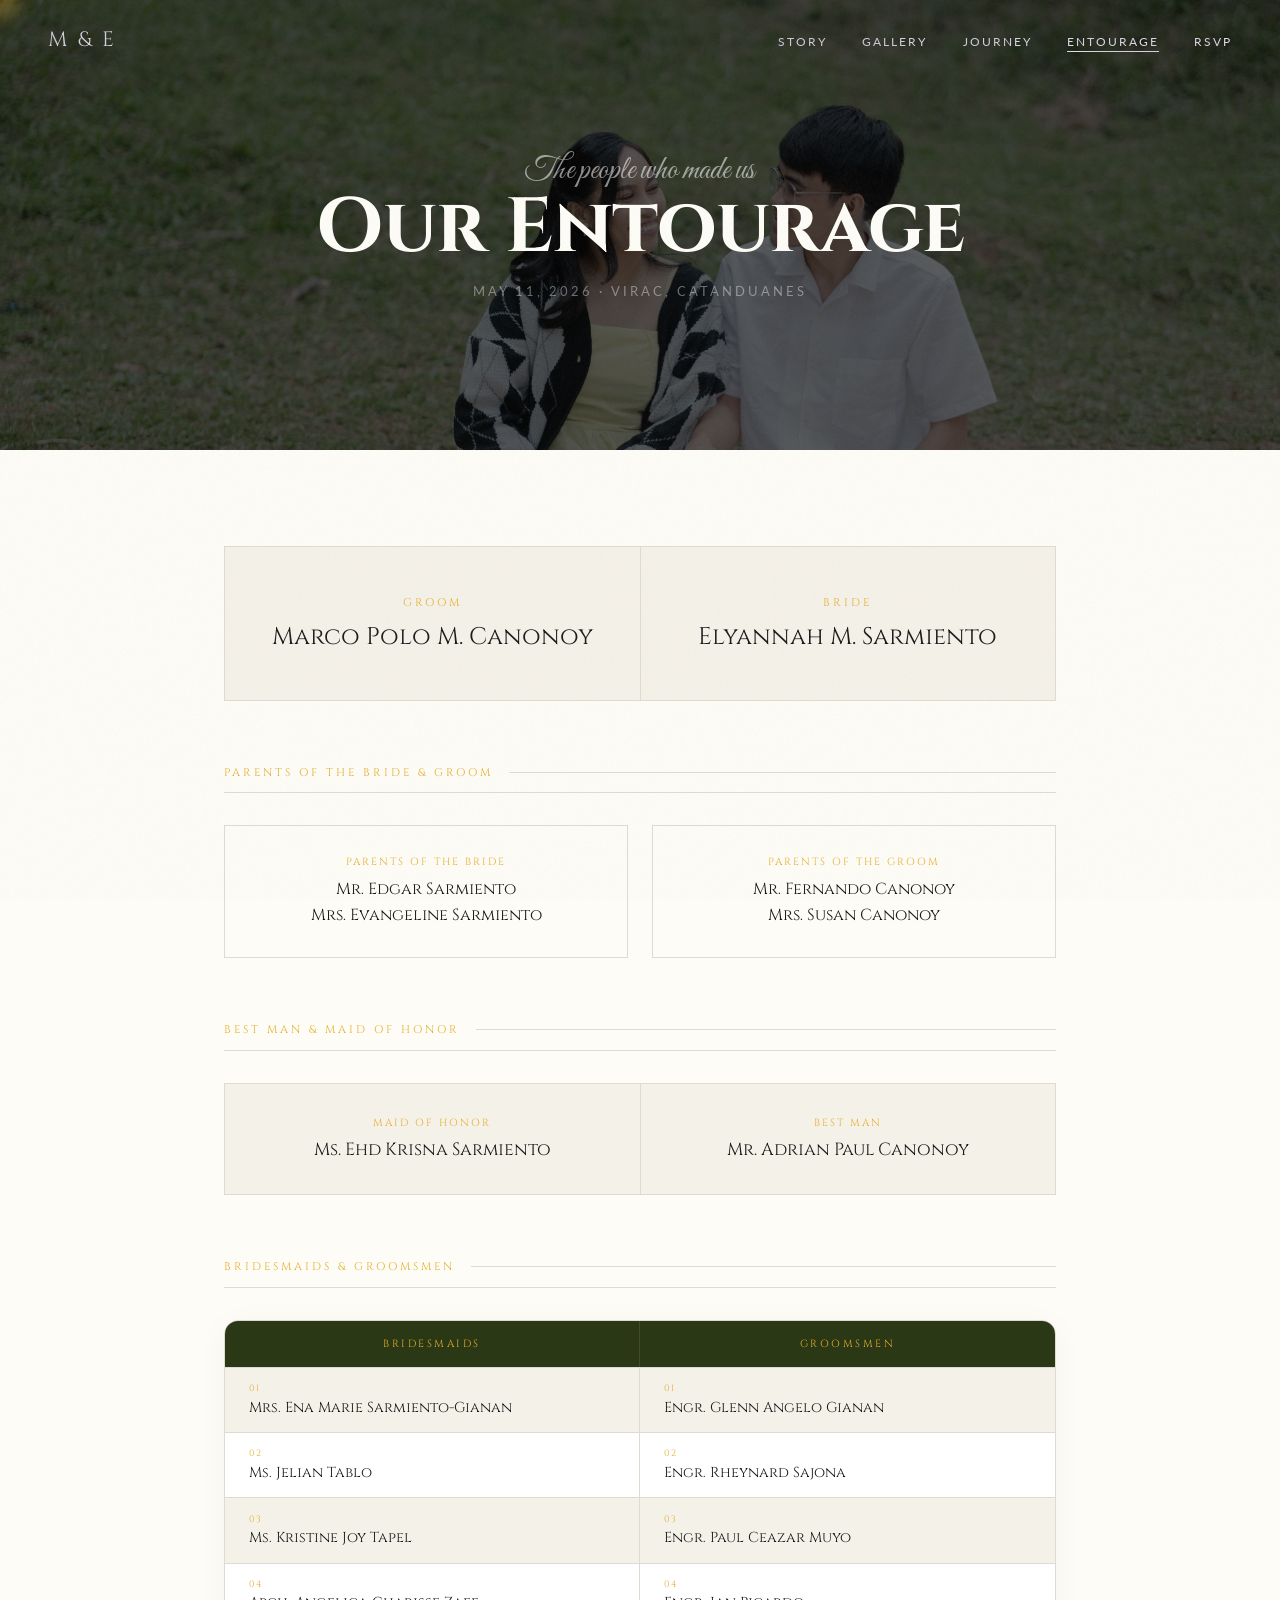
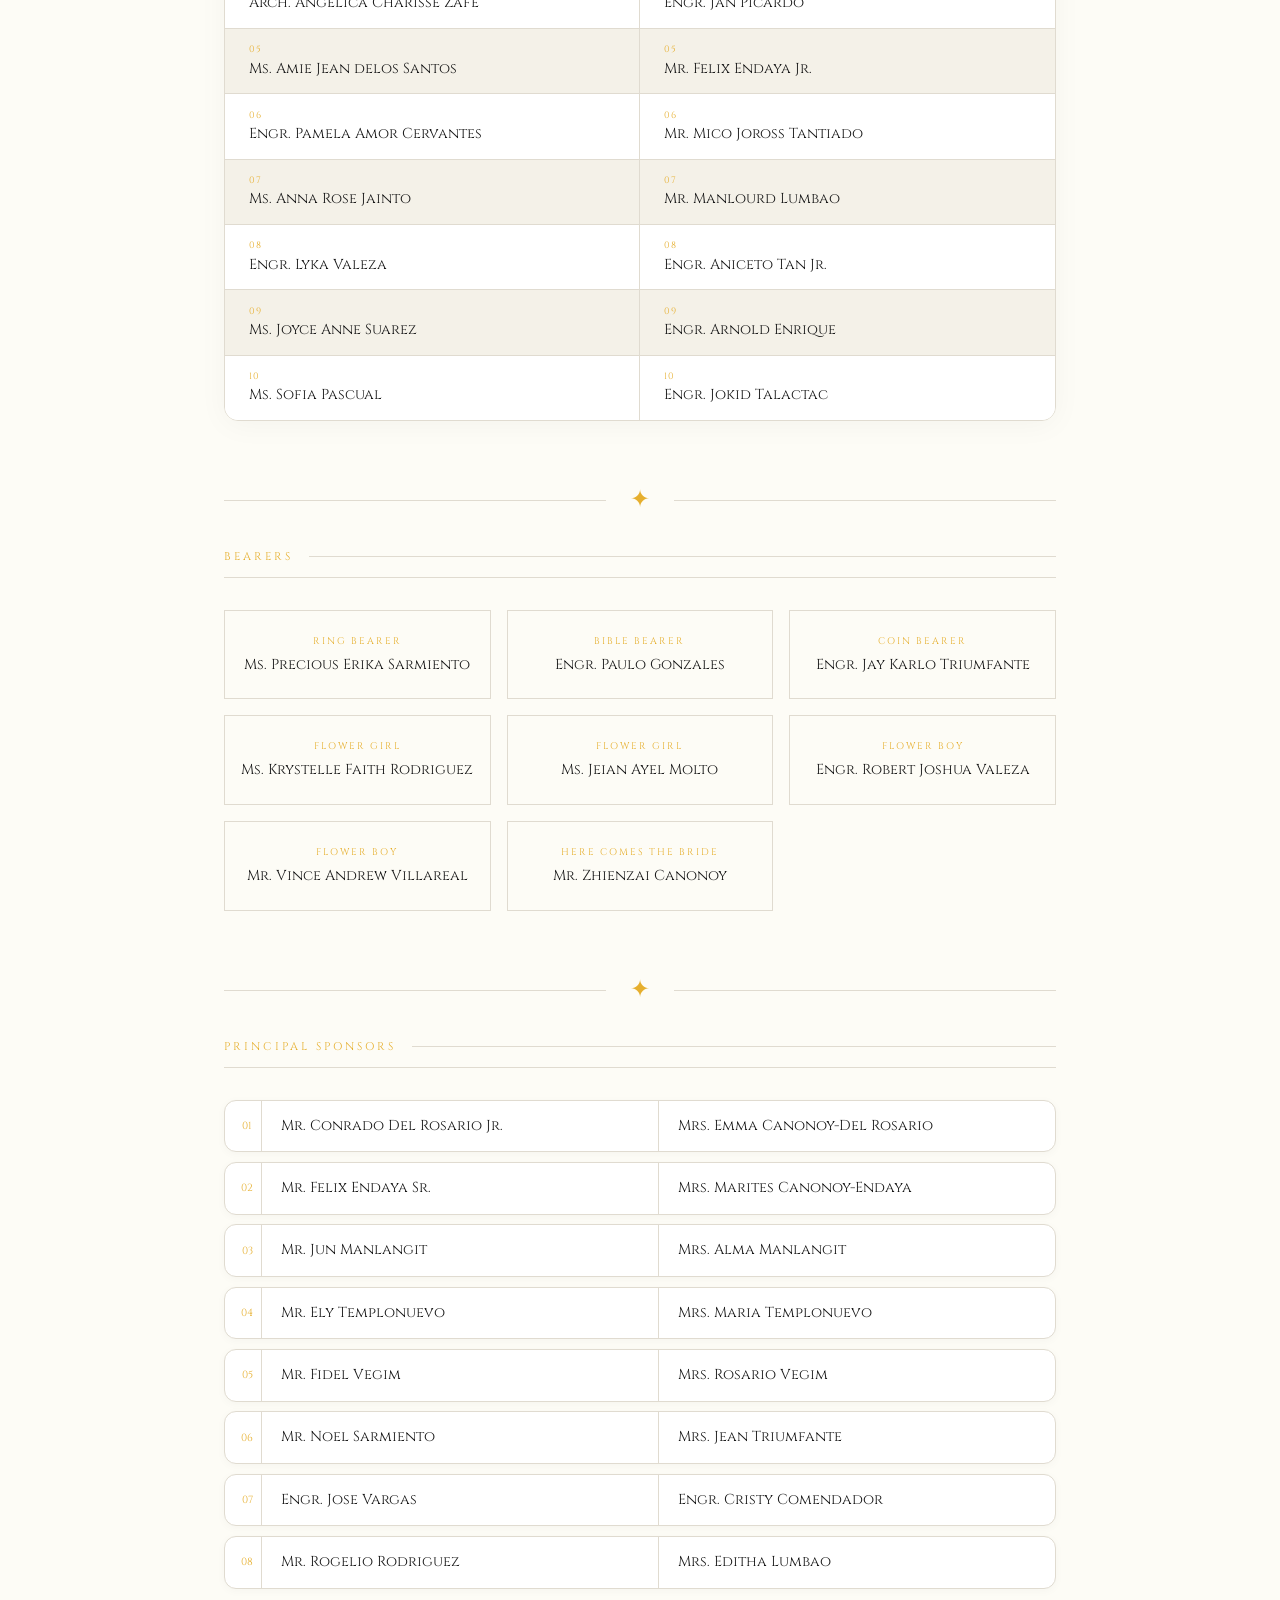
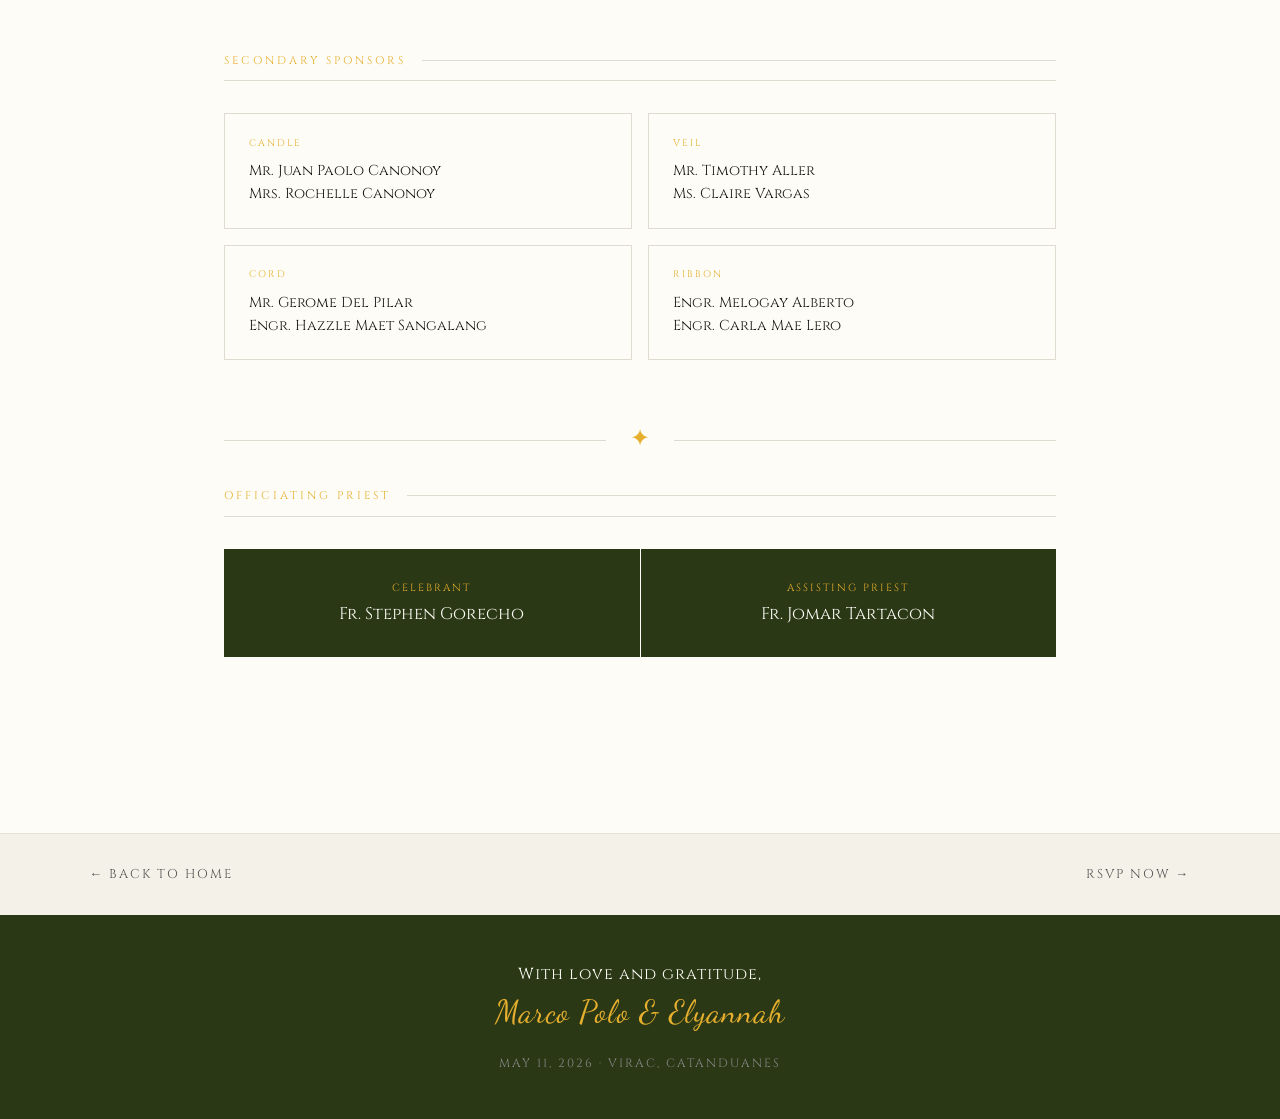
==== entourage.html @ 6a9fff4a "Update entourage.html" ====
<!DOCTYPE html>
<html lang="en">
<head>
  <meta charset="UTF-8">
  <meta name="viewport" content="width=device-width, initial-scale=1.0">
  <title>Entourage | Marco & Yana</title>
  <link rel="preconnect" href="https://fonts.googleapis.com">
  <link rel="preconnect" href="https://fonts.gstatic.com" crossorigin>
  <link rel="stylesheet" href="shared.css">
  <style>

    /* ── PAGE HERO ── */
    .page-hero {
      height: 50vh; min-height: 320px;
      display: flex; align-items: center; justify-content: center;
      text-align: center; position: relative; overflow: hidden;
    }
    .page-hero-bg {
      position: absolute; inset: 0;
      background: url('images/BLD03307.jpg') center 30% / cover no-repeat;
      filter: brightness(.38) saturate(.7);
      transform: scale(1.06);
    }
    .page-hero-content { position: relative; z-index: 2; color: #FDFCF6; }
    .page-hero-content .label  { color: rgba(255,255,255,.55); }
    .page-hero-content .heading { color: #FDFCF6; font-size: clamp(3rem,6vw,5rem); }
    .page-hero-content .sub {
      margin-top: .8rem; font-size: .8rem;
      letter-spacing: 3px; text-transform: uppercase;
      color: rgba(255,255,255,.4);
    }

    /* ── MAIN WRAPPER ── */
    .entourage-wrap {
      max-width: 960px; margin: 0 auto;
      padding: 6rem 5% 7rem;
    }

    /* ── PRINCIPAL PAIR ── */
    .principal-pair {
      display: grid; grid-template-columns: 1fr 1fr;
      gap: 1px; background: #e0dbd0;
      margin-bottom: 4rem;
      border: 1px solid #e0dbd0;
    }
    .pair-card {
      background: var(--bg-alt);
      padding: 3rem 2.5rem; text-align: center;
    }
    .pair-role {
      font-family: var(--serif); font-size: .7rem;
      text-transform: uppercase; letter-spacing: 3px;
      color: var(--gold); margin-bottom: .8rem; display: block;
    }
    .pair-name {
      font-family: var(--serif); font-size: 1.5rem;
      line-height: 1.2; color: var(--text);
    }
    .pair-sub {
      font-size: .85rem; color: var(--text-soft);
      margin-top: .3rem; letter-spacing: 1px;
    }

    /* ── SECTION BLOCK ── */
    .ent-block { margin-bottom: 4rem; }
    .ent-block-title {
      font-family: var(--serif); font-size: .7rem;
      text-transform: uppercase; letter-spacing: 3px;
      color: var(--gold); border-bottom: 1px solid #e0dbd0;
      padding-bottom: .8rem; margin-bottom: 2rem;
      display: flex; align-items: center; gap: 1rem;
    }
    .ent-block-title::after {
      content: ''; flex: 1; height: 1px; background: #e0dbd0;
    }

    /* ── PARENTS ── */
    .parents-grid {
      display: grid; grid-template-columns: 1fr 1fr;
      gap: 1.5rem;
    }
    .parent-item {
      text-align: center; padding: 1.8rem 1rem;
      border: 1px solid #e0dbd0; background: var(--bg);
      transition: background .3s;
    }
    .parent-item:hover { background: var(--bg-alt); }
    .parent-side {
      font-family: var(--serif); font-size: .65rem; text-transform: uppercase;
      letter-spacing: 2px; color: var(--gold); margin-bottom: .5rem;
    }
    .parent-names { font-family: var(--serif); font-size: 1rem; line-height: 1.6; }

    /* ── BESTMAN / MOH ── */
    .honor-grid {
      display: grid; grid-template-columns: 1fr 1fr;
      gap: 1px; background: #e0dbd0; border: 1px solid #e0dbd0;
    }
    .honor-card {
      background: var(--bg-alt); padding: 2rem; text-align: center;
    }
    .honor-role {
      font-family: var(--serif); font-size: .65rem; text-transform: uppercase;
      letter-spacing: 2px; color: var(--gold); margin-bottom: .5rem; display: block;
    }
    .honor-name { font-family: var(--serif); font-size: 1.1rem; }

    /* ── BRIDESMAIDS / GROOMSMEN ── */
    .bm-table {
      border: 1px solid #e0dbd0;
      border-radius: 14px;
      overflow: hidden;
      box-shadow: 0 4px 30px rgba(0,0,0,.04);
    }
    .bm-thead {
      display: grid; grid-template-columns: 1fr 1fr;
      background: var(--bg-dark);
    }
    .bm-th {
      padding: 1rem 1.5rem; text-align: center;
      font-family: var(--serif); font-size: .65rem;
      text-transform: uppercase; letter-spacing: 2.5px; color: var(--gold);
    }
    .bm-th:first-child { border-right: 1px solid rgba(255,255,255,.1); }
    .bm-row {
      display: grid; grid-template-columns: 1fr 1fr;
      border-top: 1px solid #e0dbd0;
    }
    .bm-row:nth-child(even) .bm-cell { background: var(--bg-alt); }
    .bm-row:nth-child(odd)  .bm-cell { background: #fff; }
    .bm-cell {
      padding: .9rem 1.5rem; font-family: var(--serif); font-size: .9rem;
      color: var(--text); line-height: 1.4;
    }
    .bm-cell:first-child { border-right: 1px solid #e0dbd0; }
    .bm-num {
      font-family: var(--serif); font-size: .58rem;
      color: var(--gold); display: block;
      letter-spacing: 1px; margin-bottom: .15rem;
    }

    /* ── BEARERS ── */
    .bearers-grid {
      display: grid; grid-template-columns: repeat(3, 1fr);
      gap: 1rem;
    }
    .bearer-card {
      text-align: center; padding: 1.5rem 1rem;
      border: 1px solid #e0dbd0; background: var(--bg);
      transition: background .3s;
    }
    .bearer-card:hover { background: var(--bg-alt); }
    .bearer-role {
      font-family: var(--serif); font-size: .6rem; text-transform: uppercase;
      letter-spacing: 2px; color: var(--gold);
      margin-bottom: .5rem; display: block;
    }
    .bearer-name { font-family: var(--serif); font-size: .9rem; line-height: 1.3; }

    /* ── PRINCIPAL SPONSORS ── */
    .sponsor-list { display: flex; flex-direction: column; gap: .6rem; }
    .sp-row {
      background: #fff;
      border: 1px solid #e0dbd0;
      border-radius: 12px;
      display: grid;
      /* number | name 1 | name 2 — on desktop */
      grid-template-columns: 36px 1fr 1fr;
      align-items: center; overflow: hidden;
      box-shadow: 0 2px 10px rgba(0,0,0,.03);
      transition: box-shadow .25s, transform .2s;
    }
    .sp-row:hover { box-shadow: 0 6px 20px rgba(0,0,0,.07); transform: translateX(4px); }
    .sp-num {
      padding: 1rem .5rem 1rem 1rem;
      font-family: var(--serif); font-size: .65rem;
      color: var(--gold); text-align: center;
      /* spans both rows on mobile */
      align-self: stretch; display: flex; align-items: center; justify-content: center;
    }
    .sp-name {
      padding: 1rem 1.2rem;
      font-family: var(--serif); font-size: .9rem;
      color: var(--text); line-height: 1.3;
      border-left: 1px solid #e0dbd0;
    }

    /* ── SECONDARY SPONSORS ── */
    .sec-sponsors-grid {
      display: grid; grid-template-columns: 1fr 1fr;
      gap: 1rem;
    }
    .sec-sp-card {
      border: 1px solid #e0dbd0; background: var(--bg);
      padding: 1.4rem 1.5rem; transition: background .3s;
    }
    .sec-sp-card:hover { background: var(--bg-alt); }
    .sec-sp-role {
      font-family: var(--serif); font-size: .6rem; text-transform: uppercase;
      letter-spacing: 2px; color: var(--gold);
      margin-bottom: .6rem; display: block;
    }
    .sec-sp-names { font-family: var(--serif); font-size: .9rem; line-height: 1.6; }

    /* ── PRIEST ── */
    .priest-strip {
      background: var(--bg-dark); color: #FDFCF6;
      display: grid; grid-template-columns: 1fr 1fr;
      gap: 1px; background-color: rgba(255,255,255,.1);
    }
    .priest-card {
      background: var(--bg-dark); padding: 2rem 2.5rem; text-align: center;
    }
    .priest-role {
      font-family: var(--serif); font-size: .65rem; text-transform: uppercase;
      letter-spacing: 2px; color: var(--gold);
      margin-bottom: .5rem; display: block;
    }
    .priest-name { font-family: var(--serif); font-size: 1.05rem; color: #FDFCF6; }

    /* ── DIVIDER ── */
    .gold-divider {
      display: flex; align-items: center; gap: 1.5rem;
      margin: 3.5rem 0 2rem;
    }
    .gold-divider span { font-family: var(--script); font-size: 1.5rem; color: var(--gold); flex-shrink: 0; }
    .gold-divider::before, .gold-divider::after {
      content: ''; flex: 1; height: 1px; background: #e0dbd0;
    }

    /* ── BOTTOM NAV ── */
    .page-nav-bar {
      background: var(--bg-alt); padding: 2rem 7%;
      display: flex; justify-content: space-between; align-items: center;
      border-top: 1px solid #e8e2d0;
    }
    .page-nav-bar a {
      font-family: var(--serif); font-size: .8rem; text-transform: uppercase; letter-spacing: 2px;
      text-decoration: none; color: var(--text-mid); transition: color .2s;
    }
    .page-nav-bar a:hover { color: var(--gold); }

    /* ── RESPONSIVE ── */
    @media (max-width: 640px) {
      .principal-pair,
      .honor-grid,
      .priest-strip { grid-template-columns: 1fr; }
      .parents-grid { grid-template-columns: 1fr; }
      .bearers-grid { grid-template-columns: repeat(2, 1fr); }
      .sec-sponsors-grid { grid-template-columns: 1fr; }
      .bm-cell { padding: .75rem .8rem; font-size: .8rem; }


      .sp-row {
        grid-template-columns: 36px 1fr;
        grid-template-rows: auto auto;
      }
      .sp-num {
        grid-row: 1 / 3; 
        padding: 1rem .4rem 1rem .8rem;
      }
      .sp-name {
        padding: .6rem 1rem;
        font-size: .85rem;
      }

      .sp-name:nth-child(2) {
        padding-bottom: .3rem;
        border-bottom: 1px dashed #e0dbd0;
      }

      .sp-name:nth-child(3) {
        padding-top: .3rem;
 
        display: block !important;
      }
    }
  </style>
</head>
<body>

  <div class="grain"></div>
  <div class="cur-dot"></div>
  <div class="cur-glow"></div>

  <nav>
    <a href="index.html" class="nav-logo">M & E</a>
    <ul class="nav-links">
      <li><a href="story.html">Story</a></li>
      <li><a href="gallery.html">Gallery</a></li>
      <li><a href="journey.html">Journey</a></li>
      <li><a href="entourage.html" class="active">Entourage</a></li>
      <li><a href="index.html#rsvp">RSVP</a></li>
    </ul>
  </nav>

  <!-- Hero -->
  <div class="page-hero">
    <div class="page-hero-bg"></div>
    <div class="page-hero-content">
      <span class="label">The people who made us</span>
      <h1 class="heading">Our Entourage</h1>
      <p class="sub">May 11, 2026 · Virac, Catanduanes</p>
    </div>
  </div>

  <div class="entourage-wrap">

    <!-- ── BRIDE & GROOM ── -->
    <div class="reveal">
      <div class="principal-pair">
        <div class="pair-card">
          <span class="pair-role">Groom</span>
          <div class="pair-name">Marco Polo M. Canonoy</div>
        </div>
        <div class="pair-card">
          <span class="pair-role">Bride</span>
          <div class="pair-name">Elyannah M. Sarmiento</div>
        </div>
      </div>
    </div>

    <!-- ── PARENTS ── -->
    <div class="ent-block reveal">
      <div class="ent-block-title">Parents of the Bride & Groom</div>
      <div class="parents-grid">
        <div class="parent-item">
          <div class="parent-side">Parents of the Bride</div>
          <div class="parent-names">Mr. Edgar Sarmiento<br>Mrs. Evangeline Sarmiento</div>
        </div>
        <div class="parent-item">
          <div class="parent-side">Parents of the Groom</div>
          <div class="parent-names">Mr. Fernando Canonoy<br>Mrs. Susan Canonoy</div>
        </div>
      </div>
    </div>

    <!-- ── BEST MAN & MOH ── -->
    <div class="ent-block reveal">
      <div class="ent-block-title">Best Man & Maid of Honor</div>
      <div class="honor-grid">
        <div class="honor-card">
          <span class="honor-role">Maid of Honor</span>
          <div class="honor-name">Ms. Ehd Krisna Sarmiento</div>
        </div>
        <div class="honor-card">
          <span class="honor-role">Best Man</span>
          <div class="honor-name">Mr. Adrian Paul Canonoy</div>
        </div>
      </div>
    </div>

    <!-- ── BRIDESMAIDS & GROOMSMEN ── -->
    <div class="ent-block reveal">
      <div class="ent-block-title">Bridesmaids & Groomsmen</div>
      <div class="bm-table">
        <div class="bm-thead">
          <div class="bm-th">Bridesmaids</div>
          <div class="bm-th">Groomsmen</div>
        </div>
        <div class="bm-row"><div class="bm-cell"><span class="bm-num">01</span>Mrs. Ena Marie Sarmiento-Gianan</div><div class="bm-cell"><span class="bm-num">01</span>Engr. Glenn Angelo Gianan</div></div>
        <div class="bm-row"><div class="bm-cell"><span class="bm-num">02</span>Ms. Jelian Tablo</div><div class="bm-cell"><span class="bm-num">02</span>Engr. Rheynard Sajona</div></div>
        <div class="bm-row"><div class="bm-cell"><span class="bm-num">03</span>Ms. Kristine Joy Tapel</div><div class="bm-cell"><span class="bm-num">03</span>Engr. Paul Ceazar Muyo</div></div>
        <div class="bm-row"><div class="bm-cell"><span class="bm-num">04</span>Arch. Angelica Charisse Zafe</div><div class="bm-cell"><span class="bm-num">04</span>Engr. Jan Picardo</div></div>
        <div class="bm-row"><div class="bm-cell"><span class="bm-num">05</span>Ms. Amie Jean delos Santos</div><div class="bm-cell"><span class="bm-num">05</span>Mr. Felix Endaya Jr.</div></div>
        <div class="bm-row"><div class="bm-cell"><span class="bm-num">06</span>Engr. Pamela Amor Cervantes</div><div class="bm-cell"><span class="bm-num">06</span>Mr. Mico Joross Tantiado</div></div>
        <div class="bm-row"><div class="bm-cell"><span class="bm-num">07</span>Ms. Anna Rose Jainto</div><div class="bm-cell"><span class="bm-num">07</span>Mr. Manlourd Lumbao</div></div>
        <div class="bm-row"><div class="bm-cell"><span class="bm-num">08</span>Engr. Lyka Valeza</div><div class="bm-cell"><span class="bm-num">08</span>Engr. Aniceto Tan Jr.</div></div>
        <div class="bm-row"><div class="bm-cell"><span class="bm-num">09</span>Ms. Joyce Anne Suarez</div><div class="bm-cell"><span class="bm-num">09</span>Engr. Arnold Enrique</div></div>
        <div class="bm-row"><div class="bm-cell"><span class="bm-num">10</span>Ms. Sofia Pascual</div><div class="bm-cell"><span class="bm-num">10</span>Engr. Jokid Talactac</div></div>
      </div>
    </div>

    <div class="gold-divider reveal"><span>✦</span></div>

    <!-- ── BEARERS ── -->
    <div class="ent-block reveal">
      <div class="ent-block-title">Bearers</div>
      <div class="bearers-grid">
        <div class="bearer-card">
          <span class="bearer-role">Ring Bearer</span>
          <div class="bearer-name">Ms. Precious Erika Sarmiento</div>
        </div>
        <div class="bearer-card">
          <span class="bearer-role">Bible Bearer</span>
          <div class="bearer-name">Engr. Paulo Gonzales</div>
        </div>
        <div class="bearer-card">
          <span class="bearer-role">Coin Bearer</span>
          <div class="bearer-name">Engr. Jay Karlo Triumfante</div>
        </div>
        <div class="bearer-card">
          <span class="bearer-role">Flower Girl</span>
          <div class="bearer-name">Ms. Krystelle Faith Rodriguez</div>
        </div>
        <div class="bearer-card">
          <span class="bearer-role">Flower Girl</span>
          <div class="bearer-name">Ms. Jeian Ayel Molto</div>
        </div>
        <div class="bearer-card">
          <span class="bearer-role">Flower Boy</span>
          <div class="bearer-name">Engr. Robert Joshua Valeza</div>
        </div>
        <div class="bearer-card">
          <span class="bearer-role">Flower Boy</span>
          <div class="bearer-name">Mr. Vince Andrew Villareal</div>
        </div>
        <div class="bearer-card">
          <span class="bearer-role">Here Comes the Bride</span>
          <div class="bearer-name">Mr. Zhienzai Canonoy</div>
        </div>
      </div>
    </div>

    <div class="gold-divider reveal"><span>✦</span></div>

    <!-- ── PRINCIPAL SPONSORS ── -->
    <div class="ent-block reveal">
      <div class="ent-block-title">Principal Sponsors</div>
      <div class="sponsor-list">
        <div class="sp-row"><span class="sp-num">01</span><span class="sp-name">Mr. Conrado Del Rosario Jr.</span><span class="sp-name">Mrs. Emma Canonoy-Del Rosario</span></div>
        <div class="sp-row"><span class="sp-num">02</span><span class="sp-name">Mr. Felix Endaya Sr.</span><span class="sp-name">Mrs. Marites Canonoy-Endaya</span></div>
        <div class="sp-row"><span class="sp-num">03</span><span class="sp-name">Mr. Jun Manlangit</span><span class="sp-name">Mrs. Alma Manlangit</span></div>
        <div class="sp-row"><span class="sp-num">04</span><span class="sp-name">Mr. Ely Templonuevo</span><span class="sp-name">Mrs. Maria Templonuevo</span></div>
        <div class="sp-row"><span class="sp-num">05</span><span class="sp-name">Mr. Fidel Vegim</span><span class="sp-name">Mrs. Rosario Vegim</span></div>
        <div class="sp-row"><span class="sp-num">06</span><span class="sp-name">Mr. Noel Sarmiento</span><span class="sp-name">Mrs. Jean Triumfante</span></div>
        <div class="sp-row"><span class="sp-num">07</span><span class="sp-name">Engr. Jose Vargas</span><span class="sp-name">Engr. Cristy Comendador</span></div>
        <div class="sp-row"><span class="sp-num">08</span><span class="sp-name">Mr. Rogelio Rodriguez</span><span class="sp-name">Mrs. Editha Lumbao</span></div>
      </div>
    </div>

    <!-- ── SECONDARY SPONSORS ── -->
    <div class="ent-block reveal">
      <div class="ent-block-title">Secondary Sponsors</div>
      <div class="sec-sponsors-grid">
        <div class="sec-sp-card">
          <span class="sec-sp-role">Candle</span>
          <div class="sec-sp-names">Mr. Juan Paolo Canonoy<br>Mrs. Rochelle Canonoy</div>
        </div>
        <div class="sec-sp-card">
          <span class="sec-sp-role">Veil</span>
          <div class="sec-sp-names">Mr. Timothy Aller<br>Ms. Claire Vargas</div>
        </div>
        <div class="sec-sp-card">
          <span class="sec-sp-role">Cord</span>
          <div class="sec-sp-names">Mr. Gerome Del Pilar<br>Engr. Hazzle Maet Sangalang</div>
        </div>
        <div class="sec-sp-card">
          <span class="sec-sp-role">Ribbon</span>
          <div class="sec-sp-names">Engr. Melogay Alberto<br>Engr. Carla Mae Lero</div>
        </div>
      </div>
    </div>

    <div class="gold-divider reveal"><span>✦</span></div>

    <!-- ── OFFICIANTS ── -->
    <div class="ent-block reveal">
      <div class="ent-block-title">Officiating Priest</div>
      <div class="priest-strip">
        <div class="priest-card">
          <span class="priest-role">Celebrant</span>
          <div class="priest-name">Fr. Stephen Gorecho</div>
        </div>
        <div class="priest-card">
          <span class="priest-role">Assisting Priest</span>
          <div class="priest-name">Fr. Jomar Tartacon</div>
        </div>
      </div>
    </div>

  </div>

  <div class="page-nav-bar">
    <a href="index.html">← Back to Home</a>
    <a href="index.html#rsvp">RSVP Now →</a>
  </div>

  <footer>
    <p>With love and gratitude,</p>
    <p class="foot-script">Marco Polo &amp; Elyannah</p>
    <p style="margin-top:1.5rem; font-size:.75rem; color:#888; letter-spacing:2px;">MAY 11, 2026 · VIRAC, CATANDUANES</p>
  </footer>

  <script>
    const dot  = document.querySelector('.cur-dot');
    const glow = document.querySelector('.cur-glow');
    document.addEventListener('mousemove', e => {
      dot.style.left = e.clientX+'px'; dot.style.top = e.clientY+'px';
      setTimeout(()=>{ glow.style.left = e.clientX+'px'; glow.style.top = e.clientY+'px'; }, 55);
    });
    const obs = new IntersectionObserver(entries => {
      entries.forEach(e => { if(e.isIntersecting) e.target.classList.add('in'); });
    }, { threshold: 0.08 });
    document.querySelectorAll('.reveal').forEach(el => obs.observe(el));
  </script>
</body>
</html>
---- shared.css ----
/* ============================
   SHARED STYLES — M & E 2026
   ============================ */

@import url('https://fonts.googleapis.com/css2?family=Cinzel:wght@400;600&family=Lato:ital,wght@0,300;0,400;1,300&family=Great+Vibes&family=Dancing+Script:wght@500;700&family=Pinyon+Script&display=swap');

:root {
  --bg:       #FDFCF6;
  --bg-alt:   #F4F1E8;
  --bg-dark:  #2B3815;
  --text:     #1a1a1a;
  --text-mid: #555;
  --text-soft:#888;
  --gold:     #E6AF2E;
  --gold-glow:rgba(230,175,46,0.35);
  --sage:     #7A8F6A;
  --blush:    #C5A598;
  --serif:    'Cinzel', serif;
  --script:   'Great Vibes', cursive;
  --sign:     'Dancing Script', cursive;
  --body:     'Lato', sans-serif;
}

*, *::before, *::after { margin:0; padding:0; box-sizing:border-box; }

html { scroll-behavior: smooth; cursor: none; }

body {
  background: var(--bg);
  color: var(--text);
  font-family: var(--body);
  overflow-x: hidden;
}

/* grain */
.grain {
  position: fixed; inset: 0;
  pointer-events: none; z-index: 9998; opacity: 0.035;
  background-image: url("data:image/svg+xml,%3Csvg viewBox='0 0 400 400' xmlns='http://www.w3.org/2000/svg'%3E%3Cfilter id='n'%3E%3CfeTurbulence type='fractalNoise' baseFrequency='0.9' numOctaves='3' stitchTiles='stitch'/%3E%3C/filter%3E%3Crect width='100%25' height='100%25' filter='url(%23n)'/%3E%3C/svg%3E");
}

/* custom cursor */
.cur-dot, .cur-glow {
  position: fixed; top:0; left:0;
  transform: translate(-50%,-50%);
  border-radius: 50%; z-index: 10000; pointer-events: none;
}
.cur-dot  { width:7px; height:7px; background: var(--text); transition: transform .15s; }
.cur-glow { width:38px; height:38px; background: var(--gold-glow); filter:blur(10px); transition: left .06s, top .06s; }

/* ── NAV ── */
nav {
  position: fixed; top:0; width:100%; padding:1.6rem 3rem;
  display:flex; justify-content:space-between; align-items:center;
  z-index:200; mix-blend-mode: difference; color:#fff;
}
.nav-logo { font-family:var(--serif); font-size:1.3rem; letter-spacing:3px; text-decoration:none; color:inherit; }
.nav-links { display:flex; gap:2.2rem; list-style:none; }
.nav-links a {
  text-decoration:none; color:inherit;
  font-size:.75rem; text-transform:uppercase; letter-spacing:2px;
  position: relative;
}
.nav-links a::after {
  content:''; position:absolute; left:0; bottom:-3px;
  width:0; height:1px; background:#fff;
  transition: width .3s;
}
.nav-links a:hover::after, .nav-links a.active::after { width:100%; }

/* ── UTILS ── */
.sec { padding: 7rem 6%; }
.sec-sm { padding: 5rem 6%; }

.label {
  font-family: var(--script);
  font-size: 2rem; color: var(--text-soft);
  display:block; margin-bottom:-.3rem;
}
.heading {
  font-family: var(--serif);
  font-size: clamp(2rem, 4vw, 3.2rem);
  letter-spacing: -.01em; line-height:1.1;
}

.reveal { opacity:0; transform:translateY(40px); transition: opacity .9s ease, transform .9s ease; }
.reveal.in  { opacity:1; transform:translateY(0); }

/* ── FOOTER ── */
footer {
  background: var(--bg-dark); color: #FDFCF6;
  text-align:center; padding:3rem 2rem;
  font-family: var(--serif); letter-spacing:1px;
}
footer .foot-script { font-family: var(--sign); font-size:2rem; color:var(--gold); margin-top:.5rem; }

/* ── BUTTONS ── */
.btn {
  display:inline-block;
  background:transparent; border:1px solid currentColor;
  padding:.9rem 2.4rem; font-family:var(--body);
  font-size:.8rem; text-transform:uppercase; letter-spacing:2px;
  cursor:pointer; transition: background .25s, color .25s;
  text-decoration:none; color: var(--text);
}
.btn:hover { background: var(--text); color: var(--bg); }
.btn-gold { border-color: var(--gold); color: var(--gold); }
.btn-gold:hover { background: var(--gold); color: #fff; }
.btn-light { border-color:#fff; color:#fff; }
.btn-light:hover { background:#fff; color:var(--text); }

/* ── MOBILE ── */
@media (max-width: 768px) {
  nav { padding: 1rem 1.5rem; }
  .nav-logo { font-size: 1rem; letter-spacing: 2px; }
  .nav-links { gap: 1rem; }
  .nav-links a { font-size: .62rem; letter-spacing: 1.5px; }
  .sec { padding: 5rem 5%; }
}
 
@media (max-width: 480px) {
  nav { padding: .75rem 1.2rem; }
  .nav-logo { font-size: .9rem; letter-spacing: 1.5px; }
  .nav-links { gap: .7rem; }
  .nav-links a { font-size: .55rem; letter-spacing: 1px; }
}
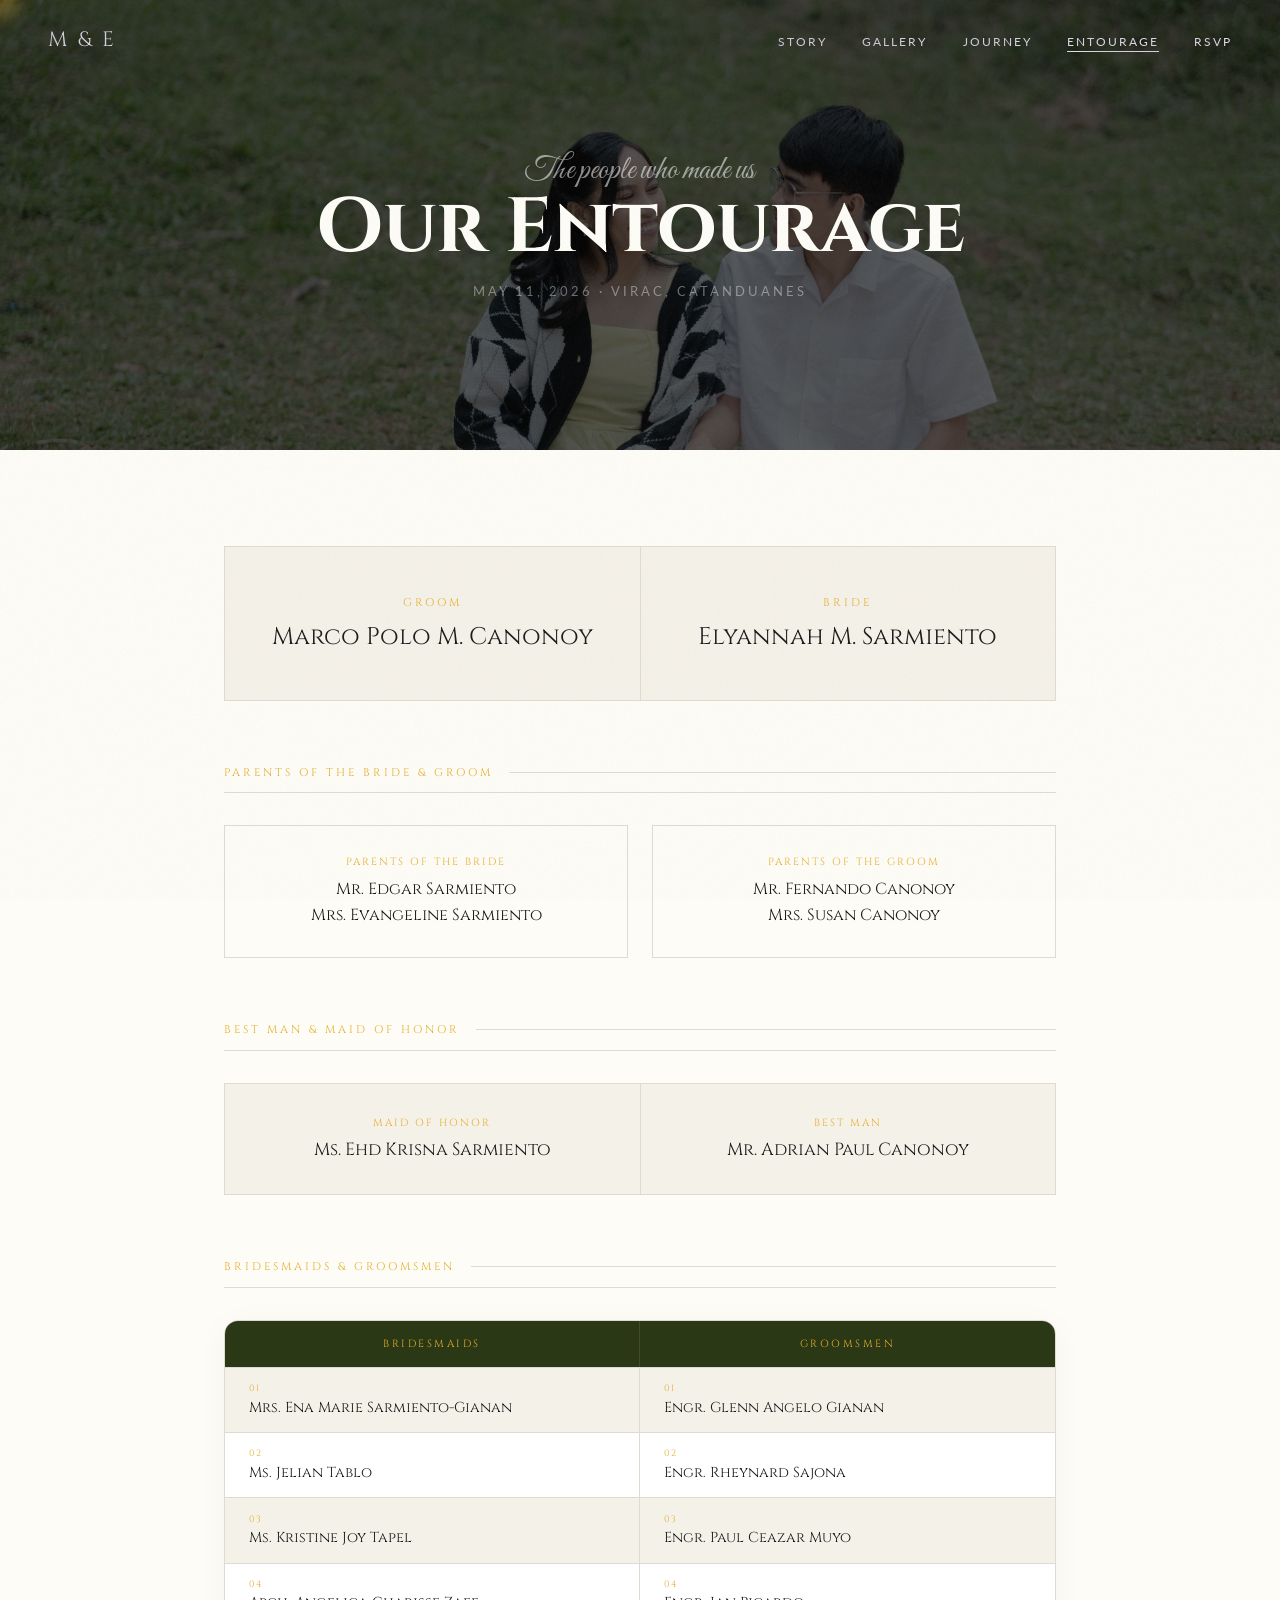
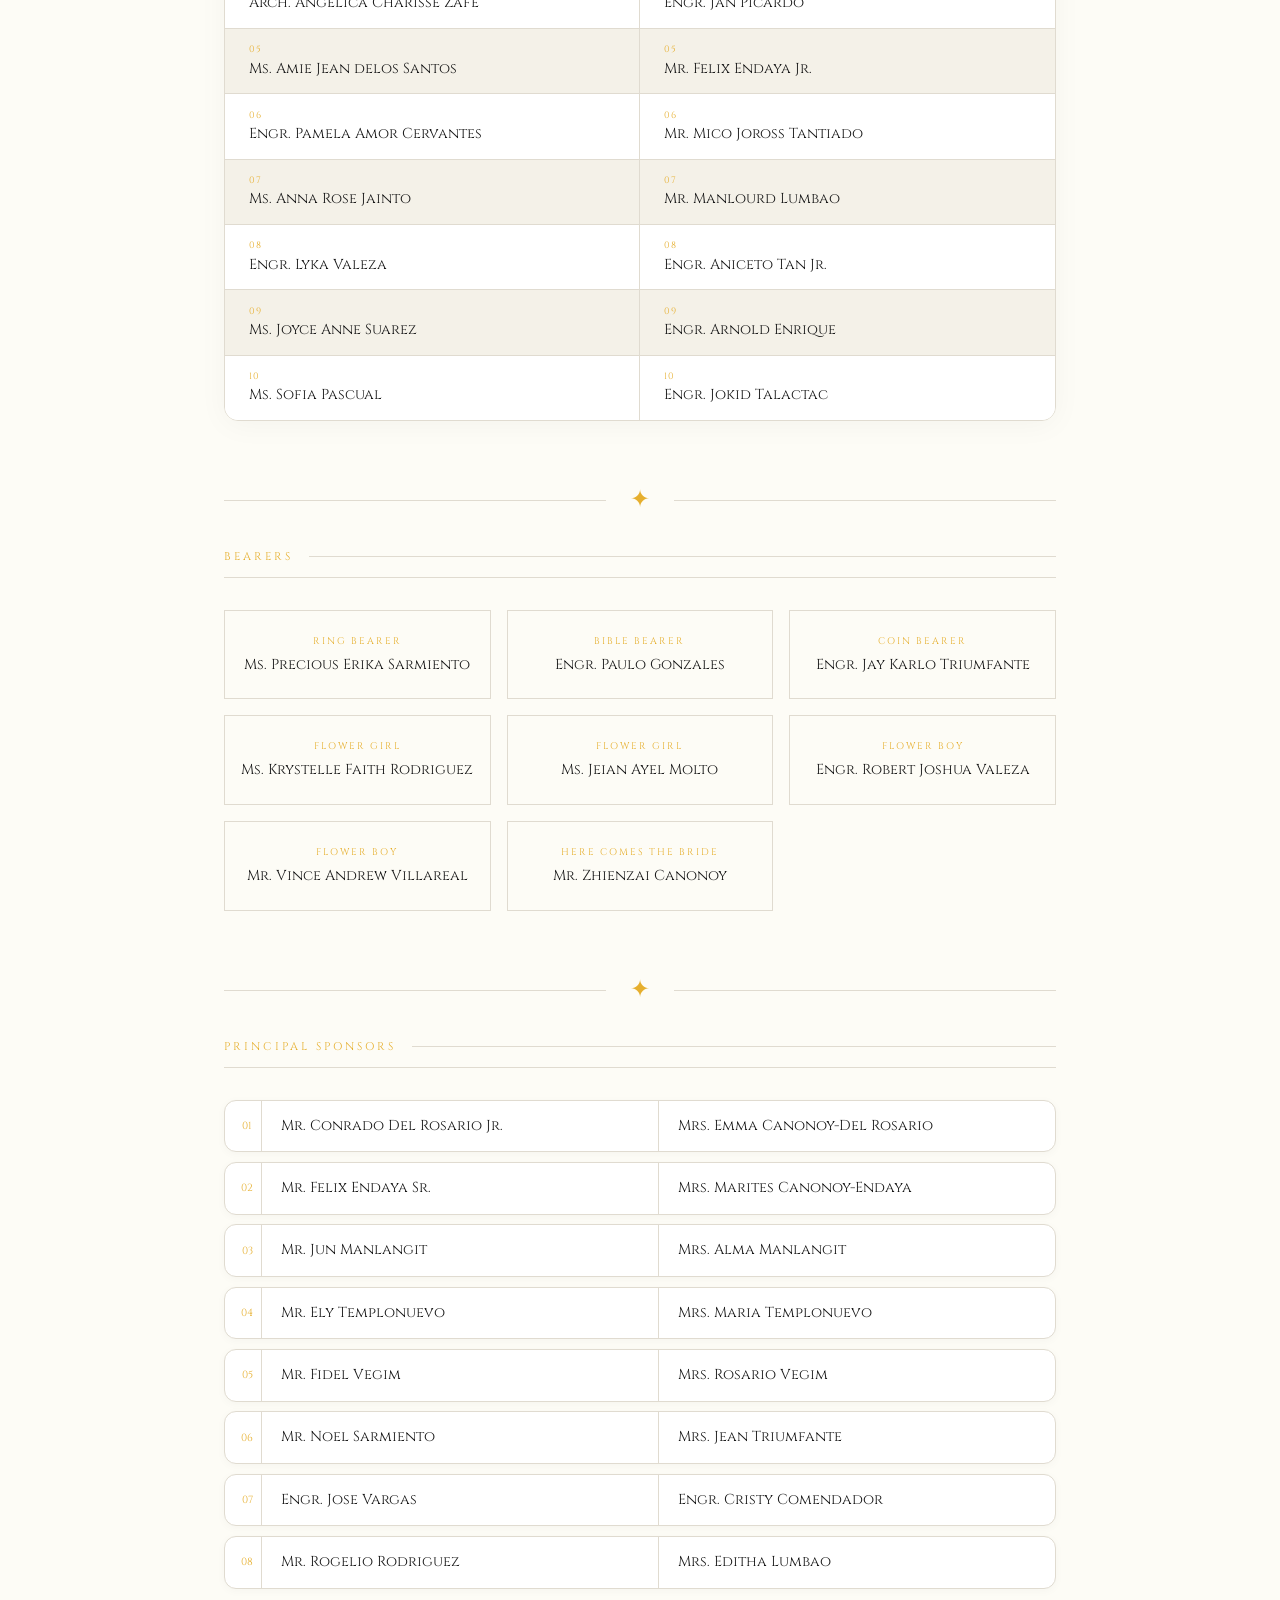
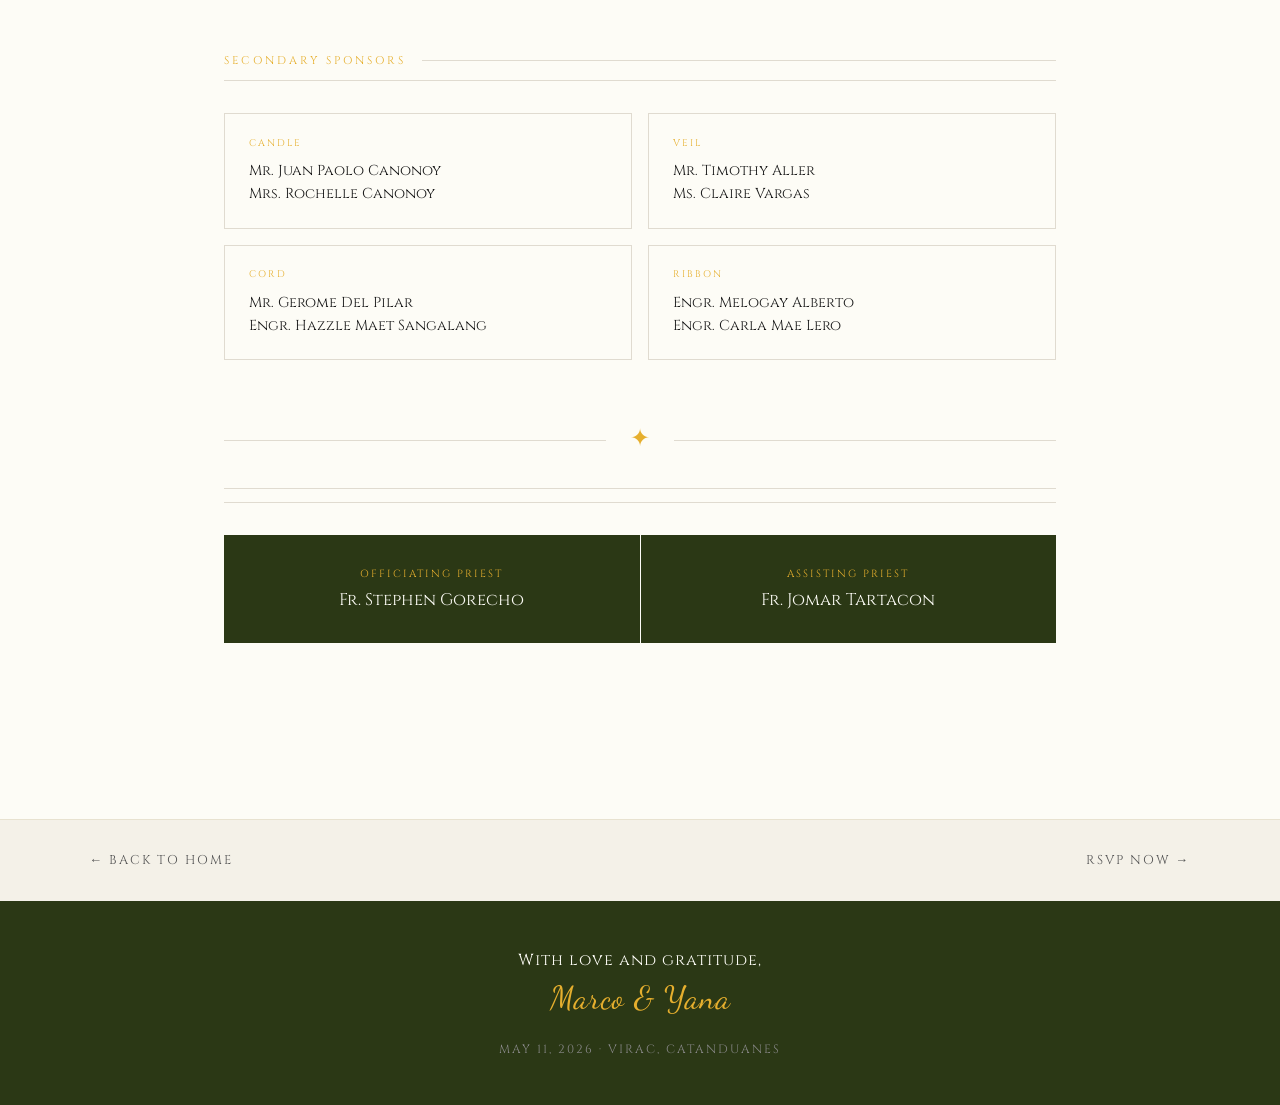
==== commit 24f03873: "Update entourage.html" ====
--- a/entourage.html
+++ b/entourage.html
@@ -456,10 +456,10 @@
 
     <!-- ── OFFICIANTS ── -->
     <div class="ent-block reveal">
-      <div class="ent-block-title">Officiating Priest</div>
+      <div class="ent-block-title"></div>
       <div class="priest-strip">
         <div class="priest-card">
-          <span class="priest-role">Celebrant</span>
+          <span class="priest-role">Officiating Priest</span>
           <div class="priest-name">Fr. Stephen Gorecho</div>
         </div>
         <div class="priest-card">
@@ -478,7 +478,7 @@
 
   <footer>
     <p>With love and gratitude,</p>
-    <p class="foot-script">Marco Polo &amp; Elyannah</p>
+    <p class="foot-script">Marco &amp; Yana</p>
     <p style="margin-top:1.5rem; font-size:.75rem; color:#888; letter-spacing:2px;">MAY 11, 2026 · VIRAC, CATANDUANES</p>
   </footer>
 
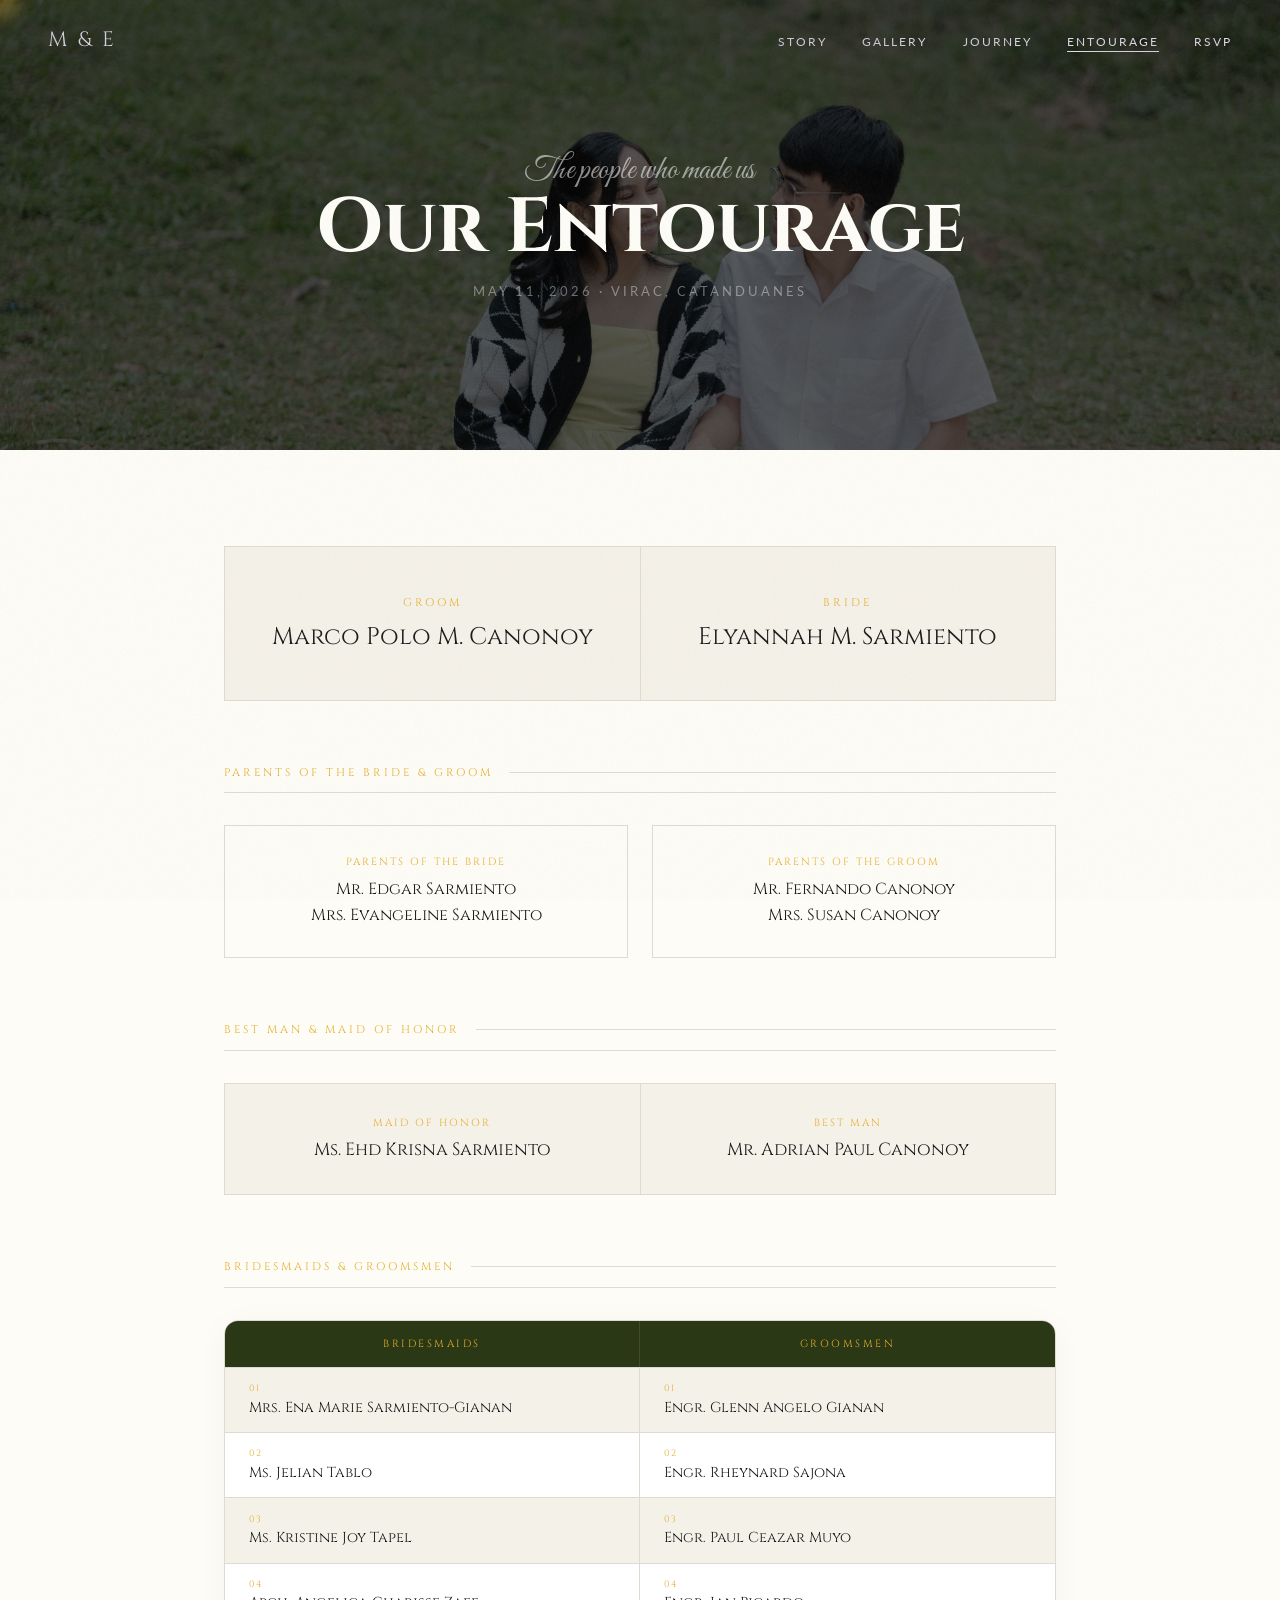
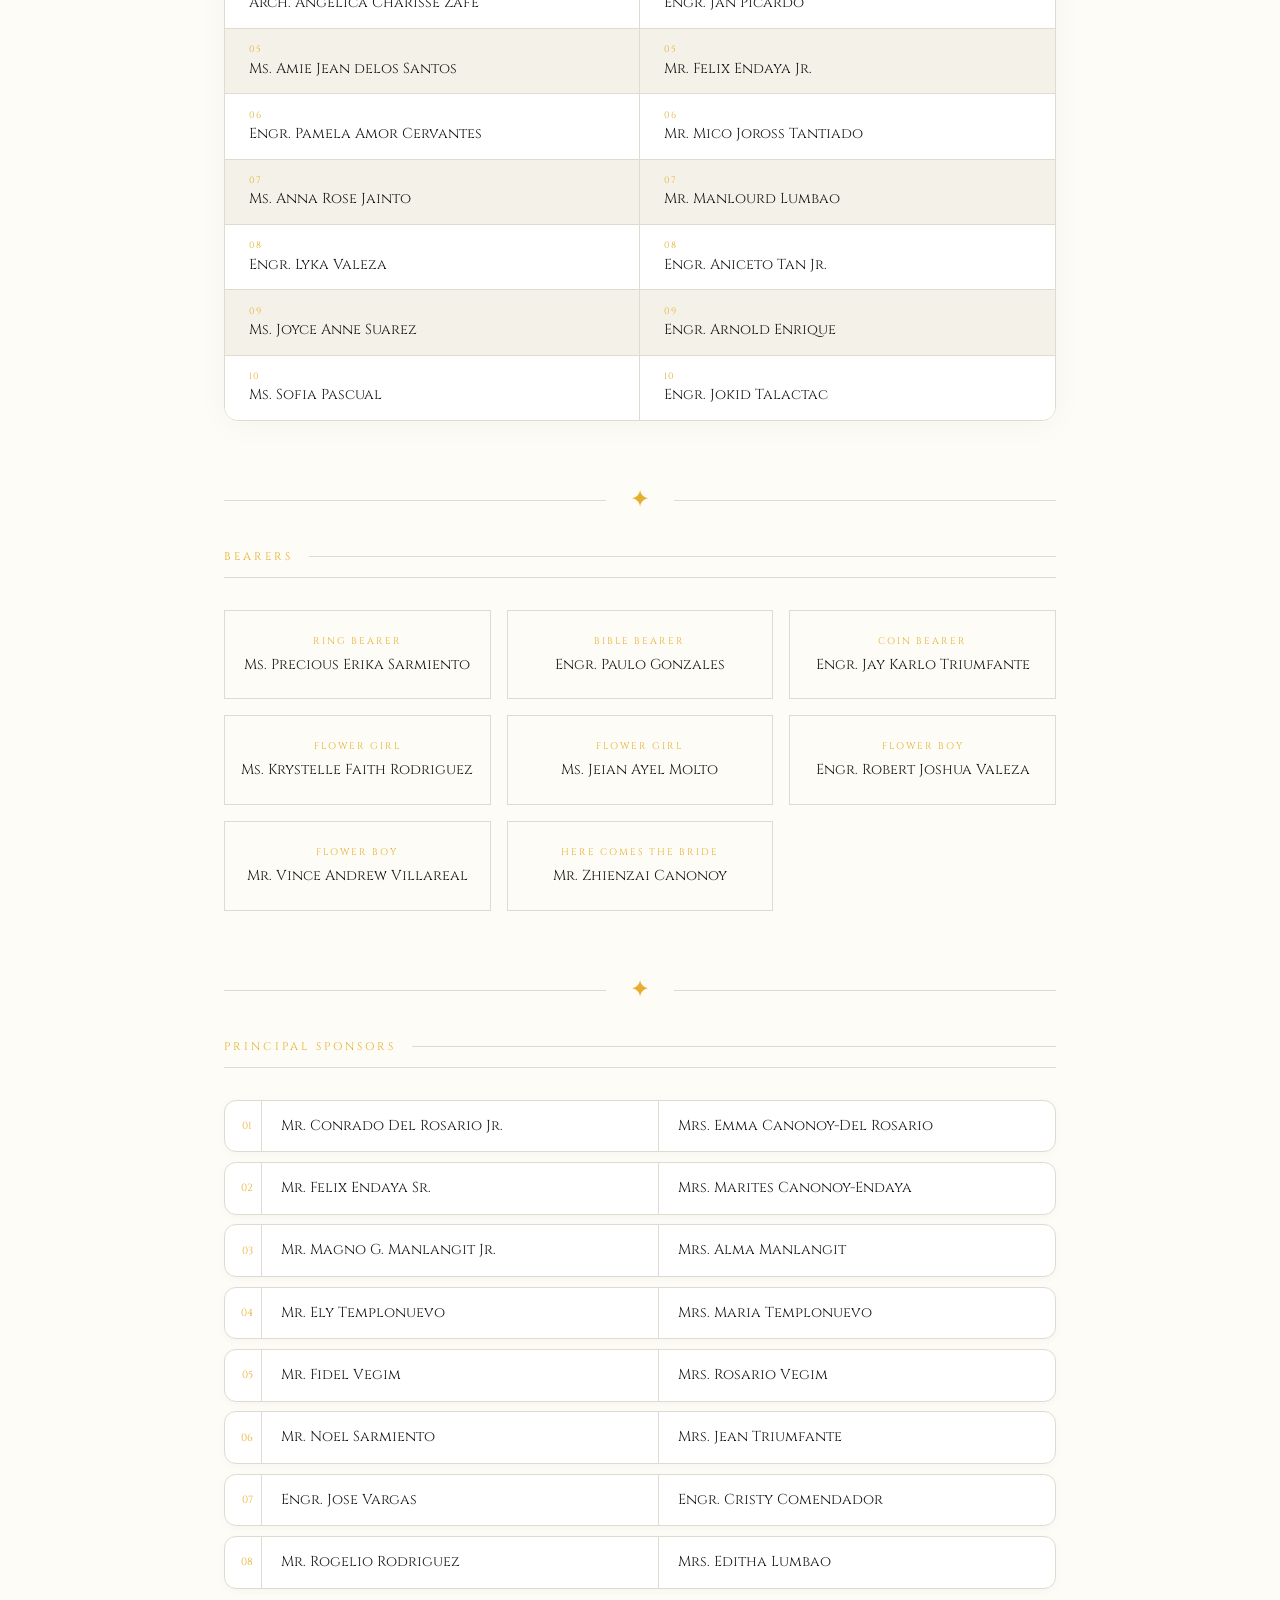
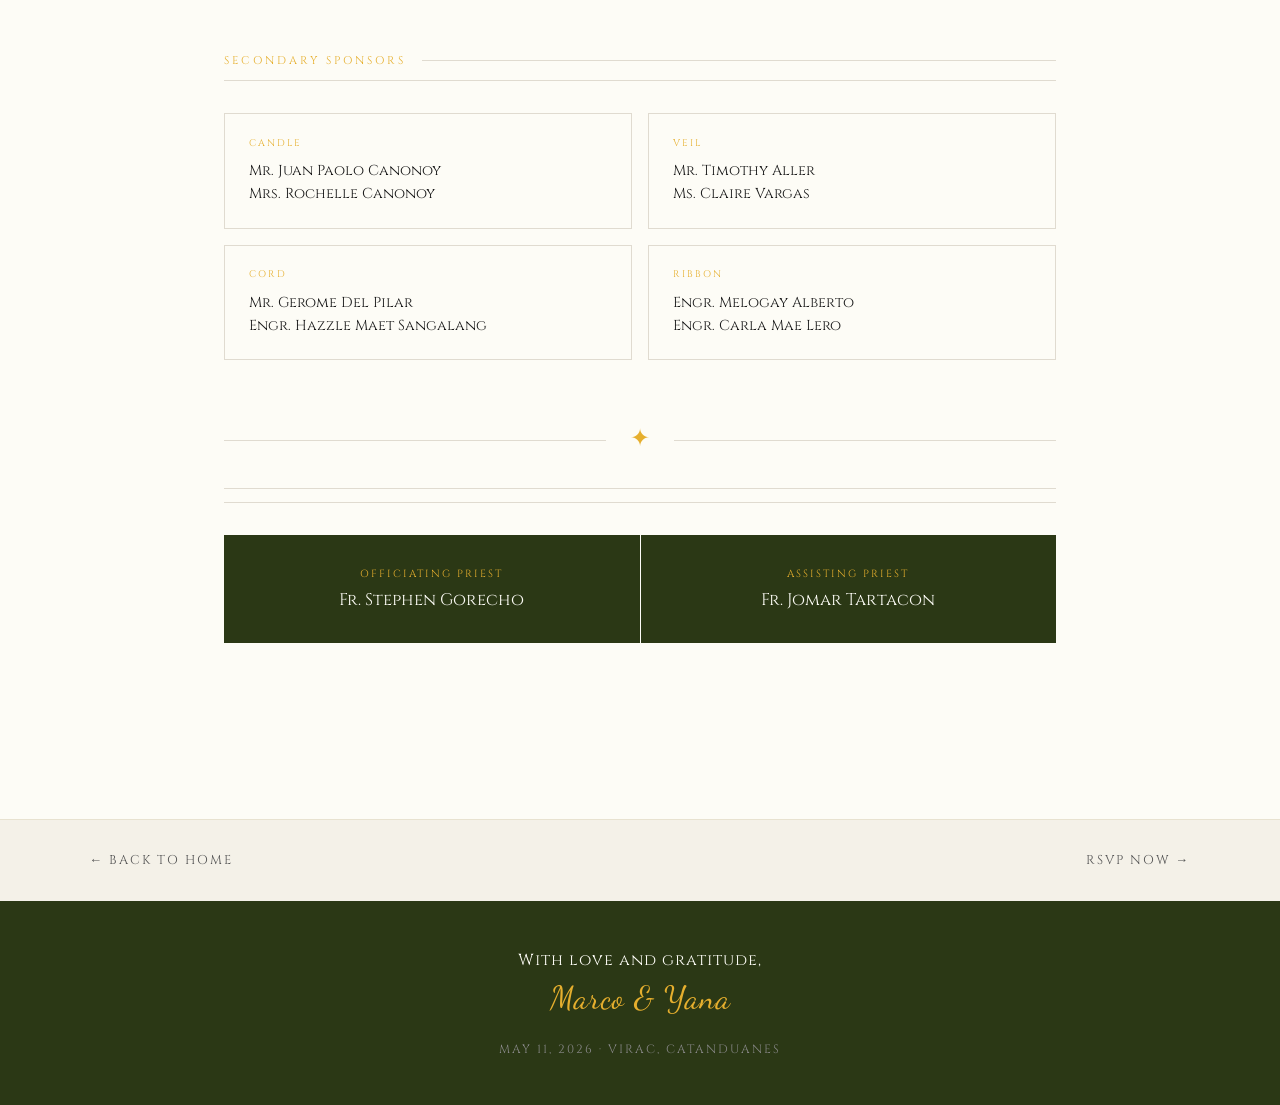
==== commit 4af89d1a: "Update entourage.html" ====
--- a/entourage.html
+++ b/entourage.html
@@ -420,7 +420,7 @@
       <div class="sponsor-list">
         <div class="sp-row"><span class="sp-num">01</span><span class="sp-name">Mr. Conrado Del Rosario Jr.</span><span class="sp-name">Mrs. Emma Canonoy-Del Rosario</span></div>
         <div class="sp-row"><span class="sp-num">02</span><span class="sp-name">Mr. Felix Endaya Sr.</span><span class="sp-name">Mrs. Marites Canonoy-Endaya</span></div>
-        <div class="sp-row"><span class="sp-num">03</span><span class="sp-name">Mr. Jun Manlangit</span><span class="sp-name">Mrs. Alma Manlangit</span></div>
+        <div class="sp-row"><span class="sp-num">03</span><span class="sp-name">Mr. Magno G. Manlangit Jr.</span><span class="sp-name">Mrs. Alma Manlangit</span></div>
         <div class="sp-row"><span class="sp-num">04</span><span class="sp-name">Mr. Ely Templonuevo</span><span class="sp-name">Mrs. Maria Templonuevo</span></div>
         <div class="sp-row"><span class="sp-num">05</span><span class="sp-name">Mr. Fidel Vegim</span><span class="sp-name">Mrs. Rosario Vegim</span></div>
         <div class="sp-row"><span class="sp-num">06</span><span class="sp-name">Mr. Noel Sarmiento</span><span class="sp-name">Mrs. Jean Triumfante</span></div>
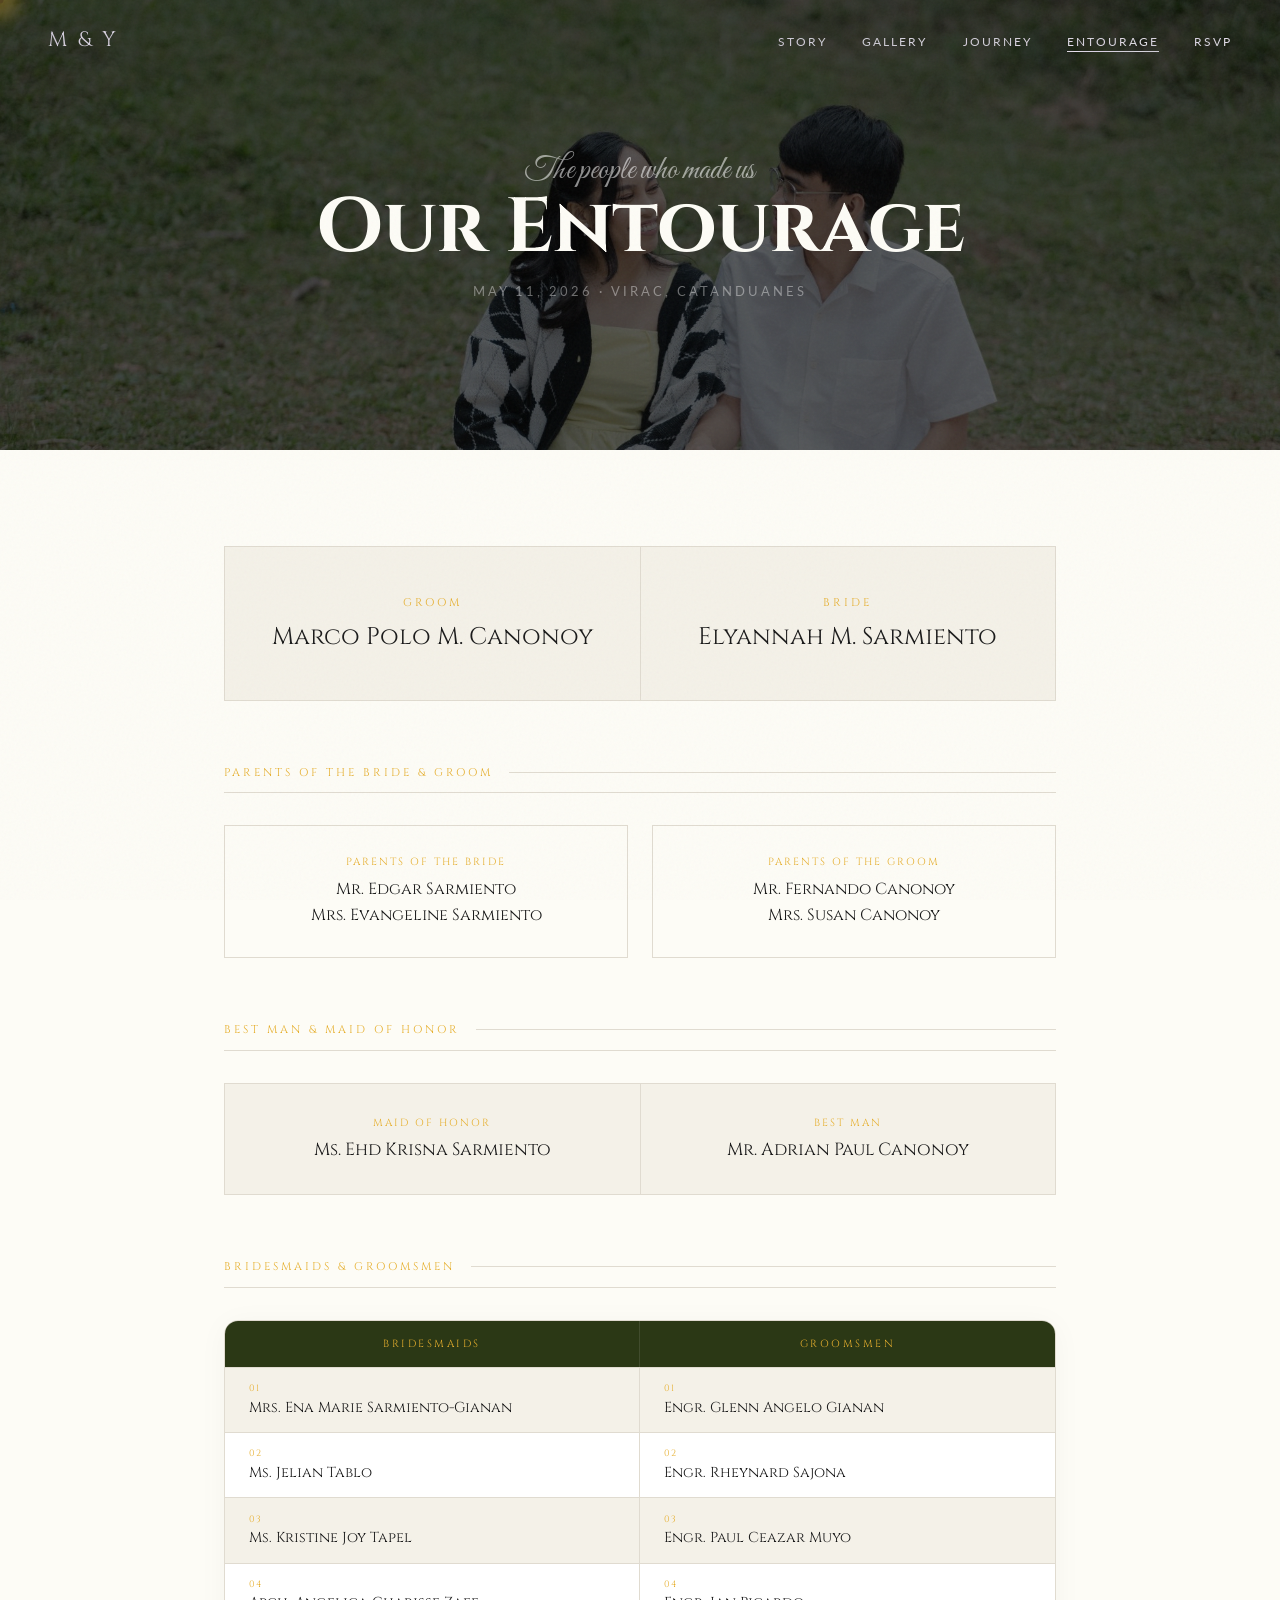
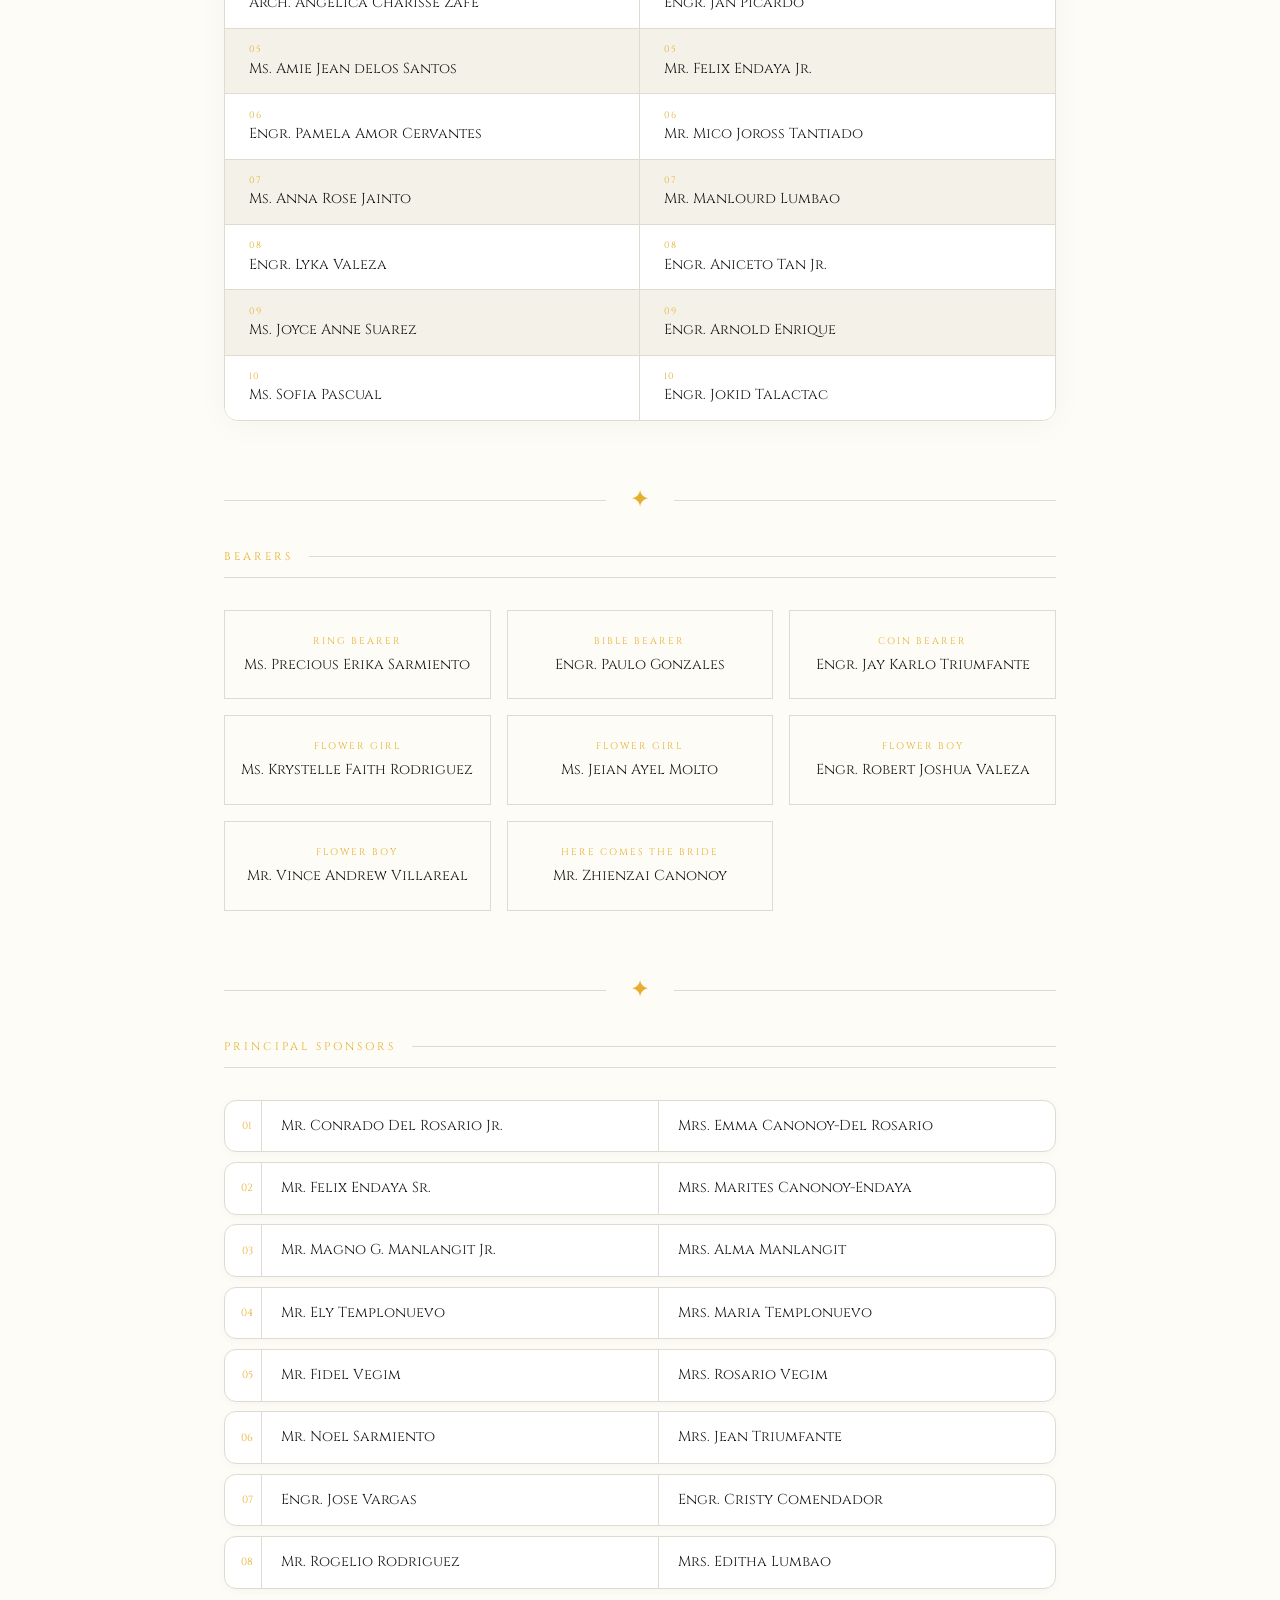
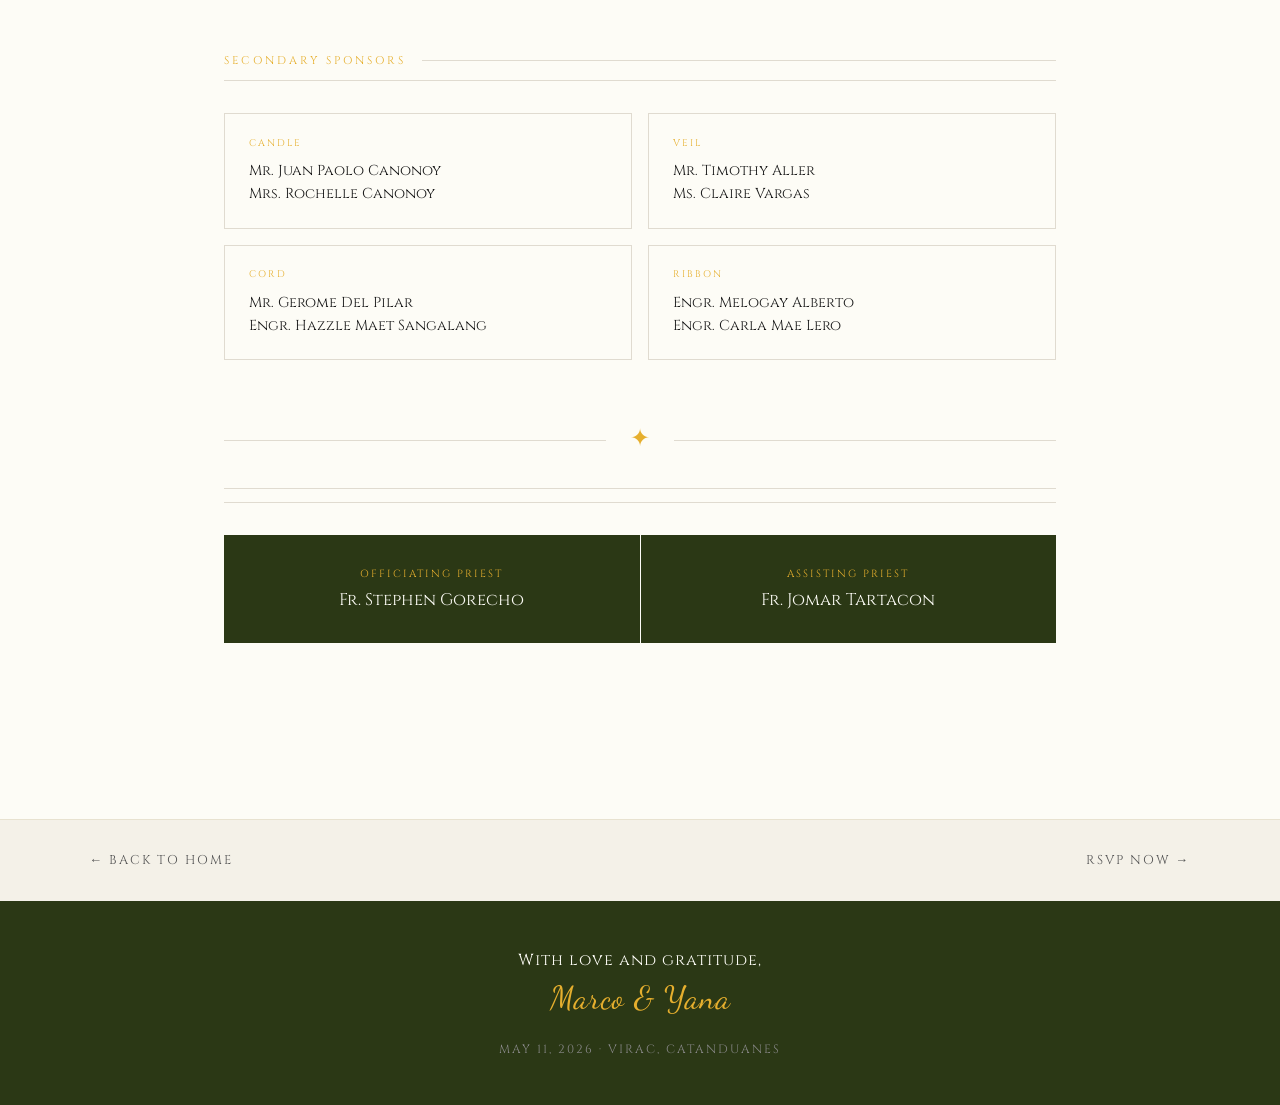
==== commit faf72657: "Update entourage.html" ====
--- a/entourage.html
+++ b/entourage.html
@@ -284,7 +284,7 @@
   <div class="cur-glow"></div>
 
   <nav>
-    <a href="index.html" class="nav-logo">M & E</a>
+    <a href="index.html" class="nav-logo">M & Y</a>
     <ul class="nav-links">
       <li><a href="story.html">Story</a></li>
       <li><a href="gallery.html">Gallery</a></li>
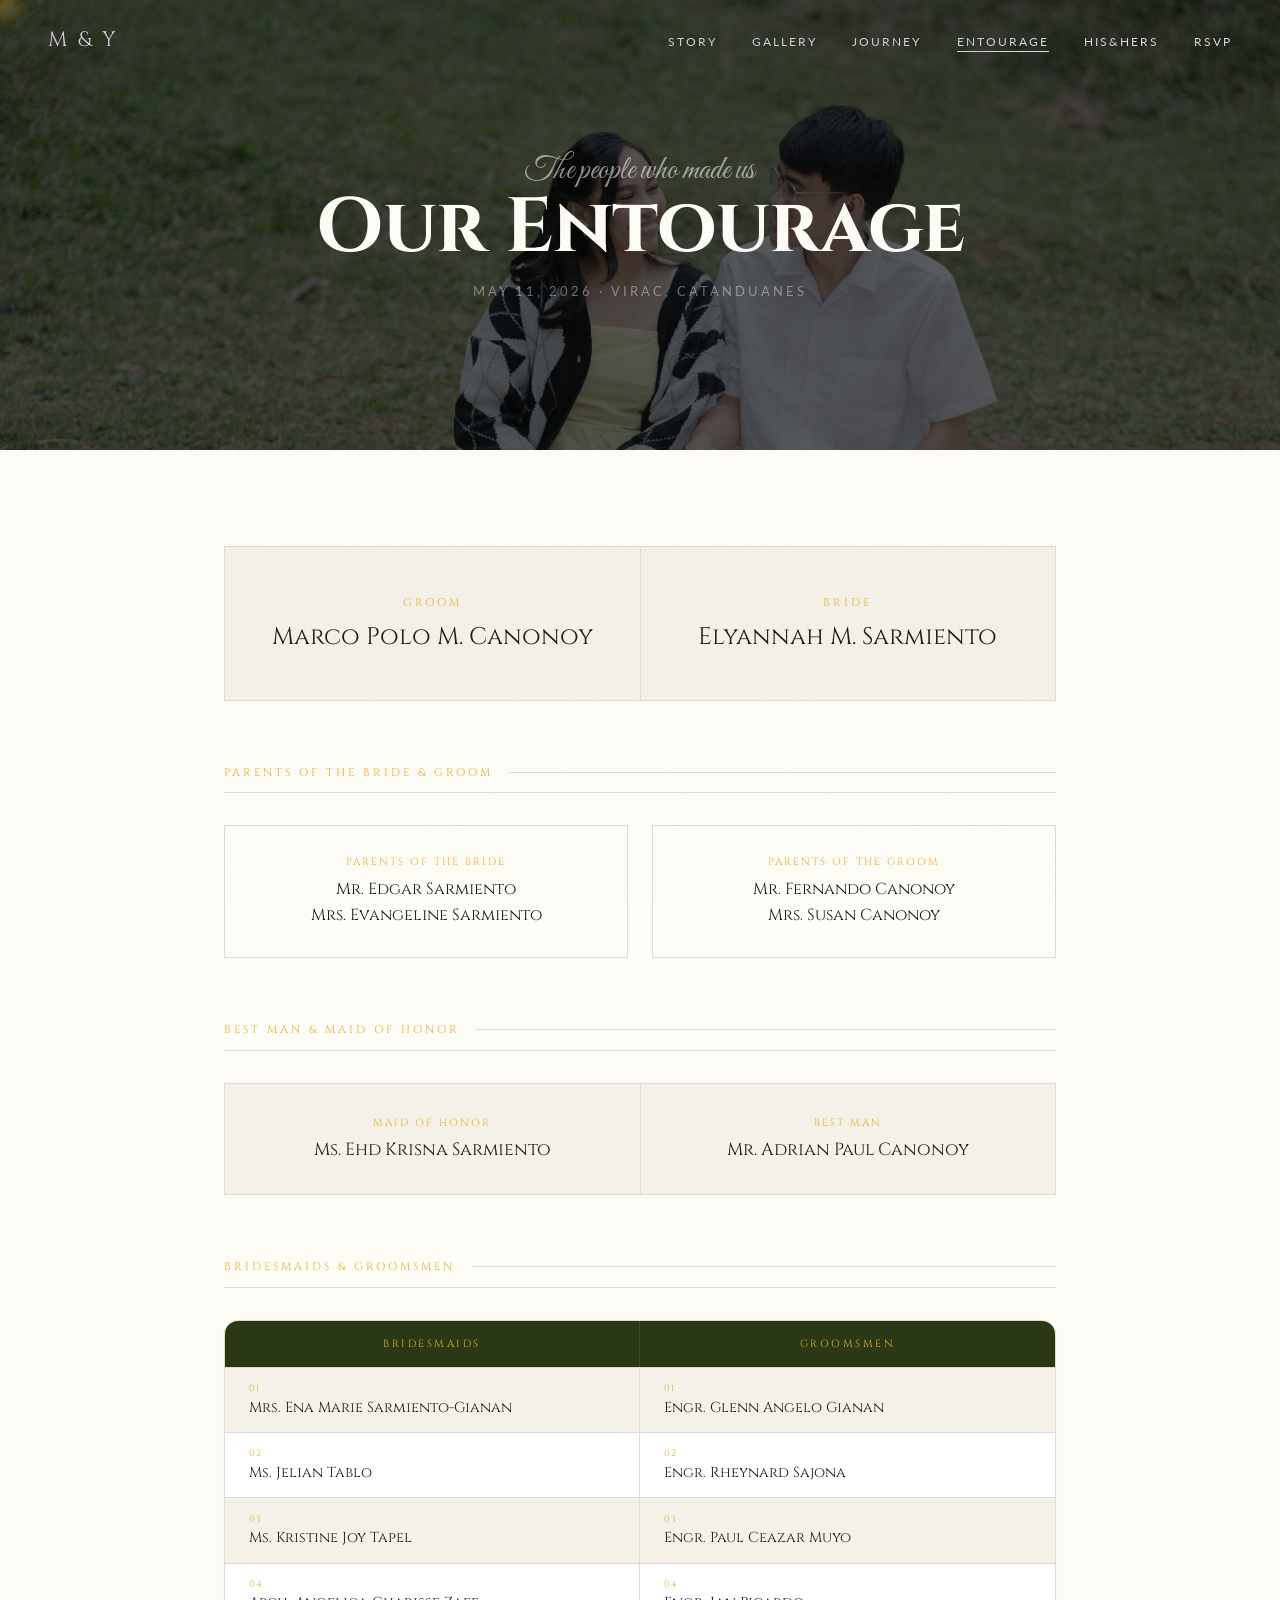
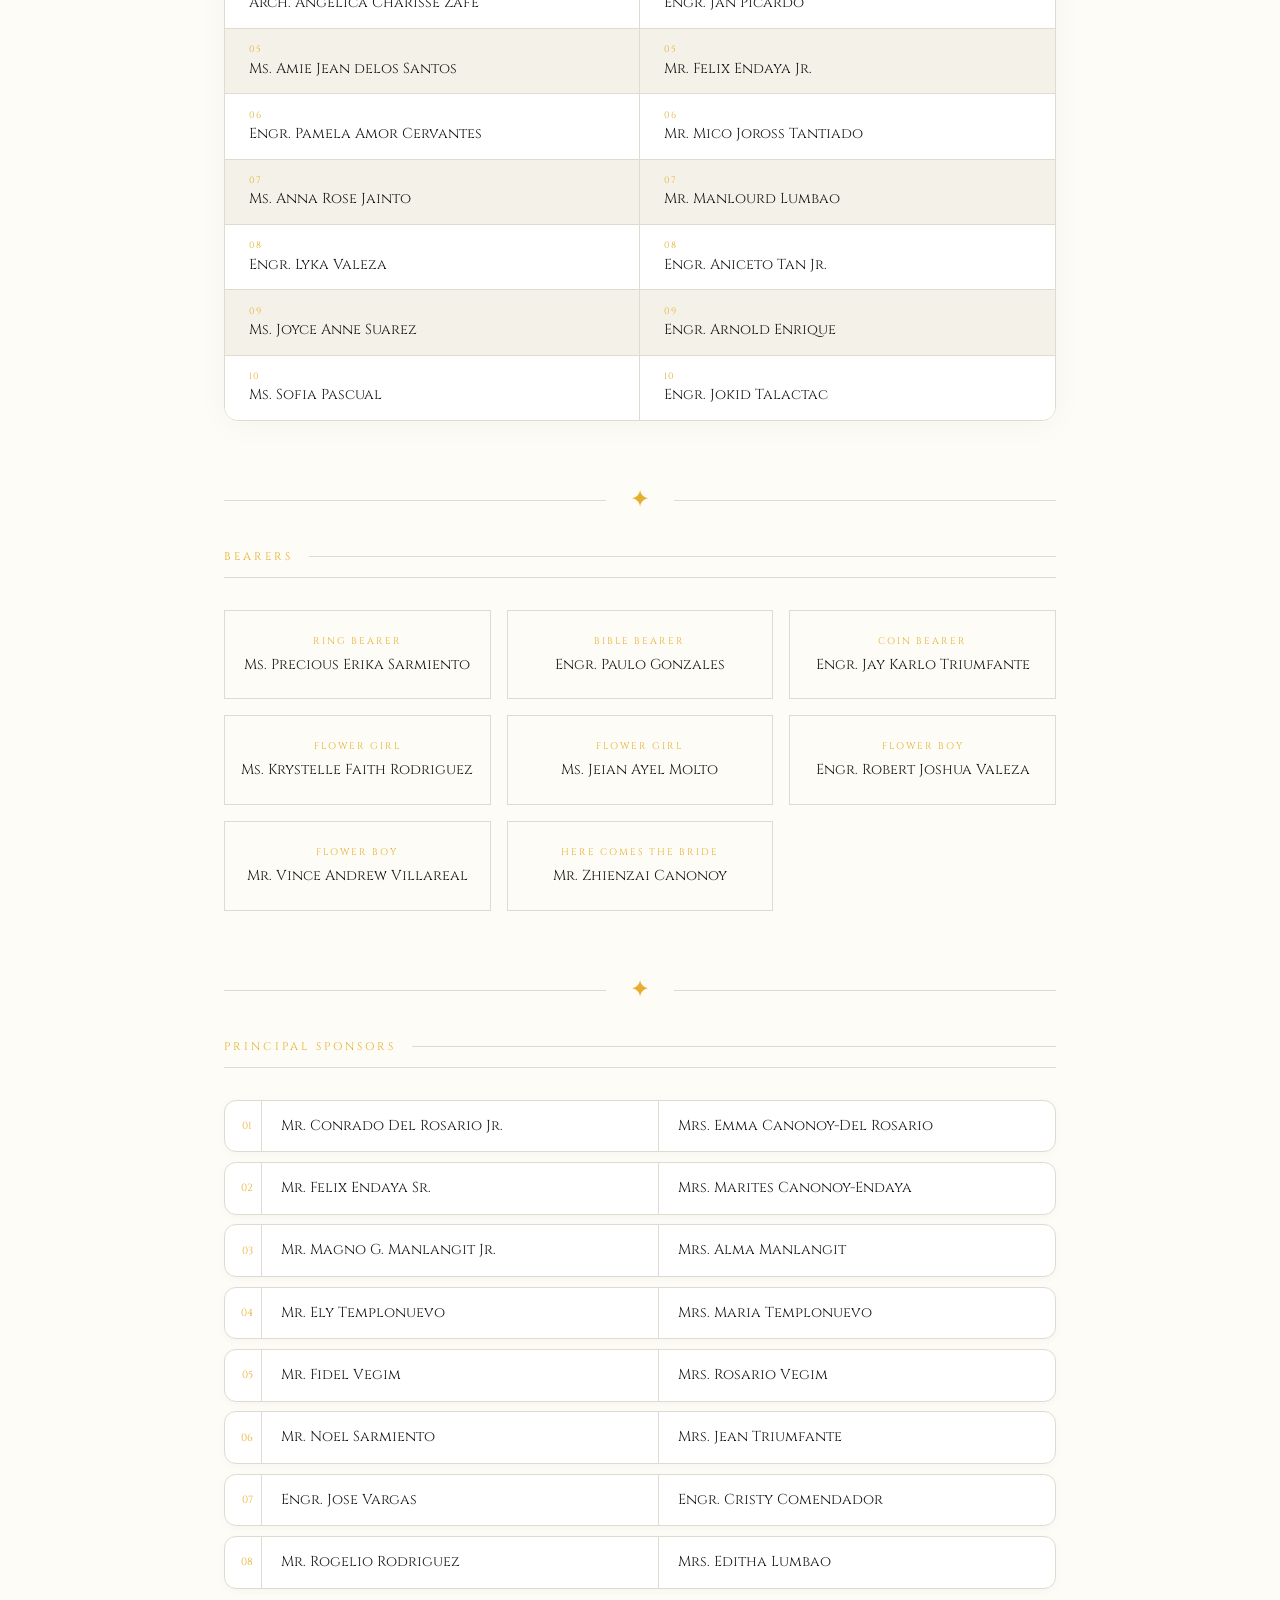
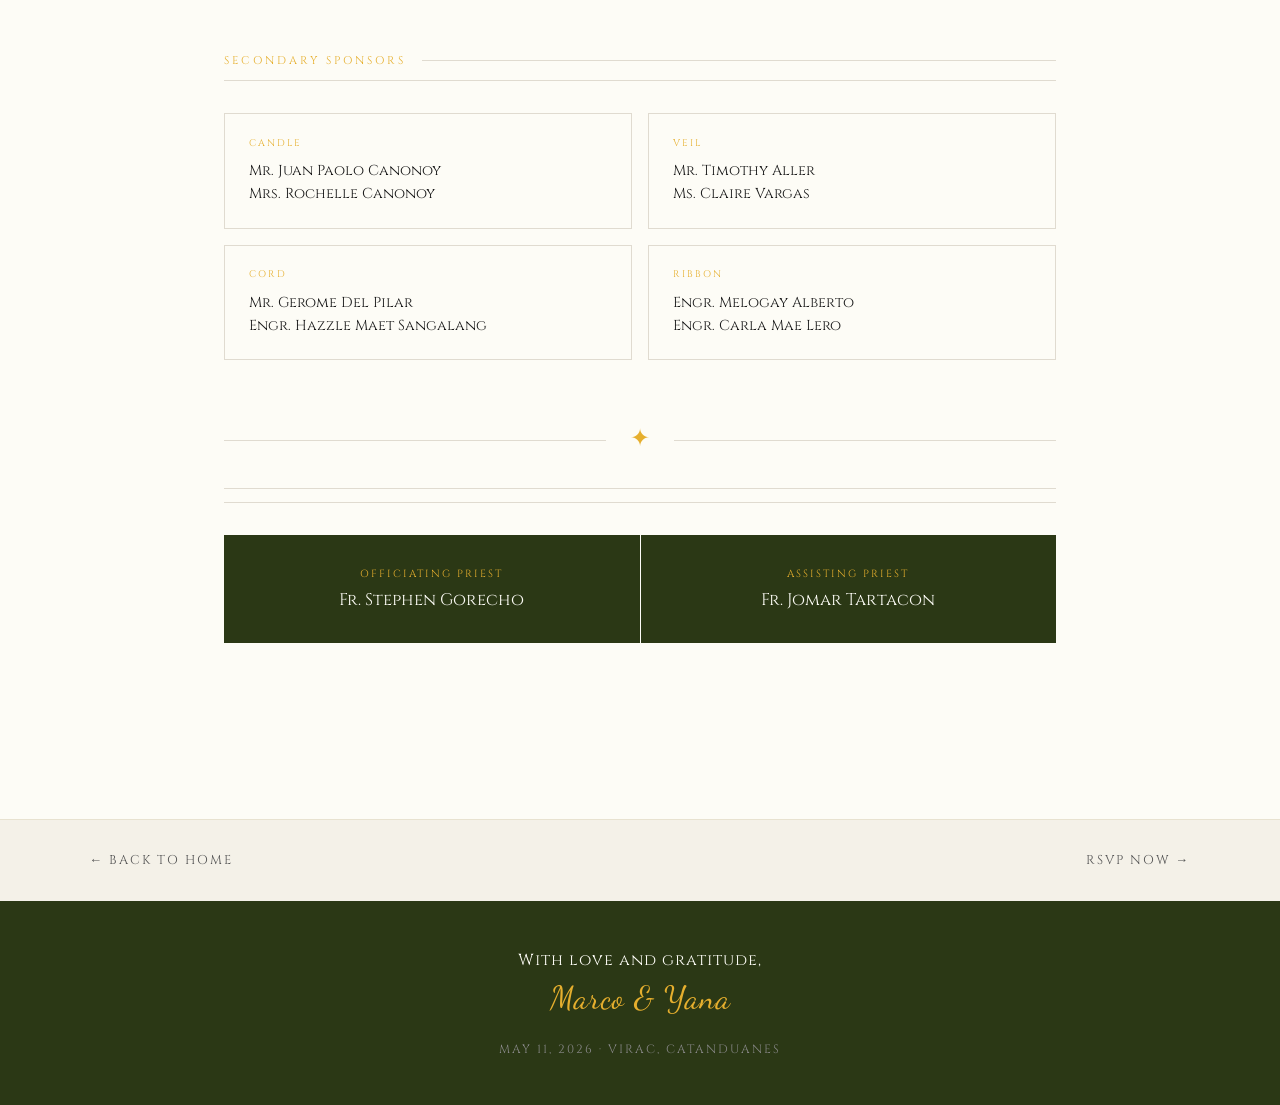
==== commit b007af80: "Update entourage.html nav update" ====
--- a/entourage.html
+++ b/entourage.html
@@ -290,6 +290,7 @@
       <li><a href="gallery.html">Gallery</a></li>
       <li><a href="journey.html">Journey</a></li>
       <li><a href="entourage.html" class="active">Entourage</a></li>
+      <li><a href="QnA.html">His&Hers</a></li>
       <li><a href="index.html#rsvp">RSVP</a></li>
     </ul>
   </nav>
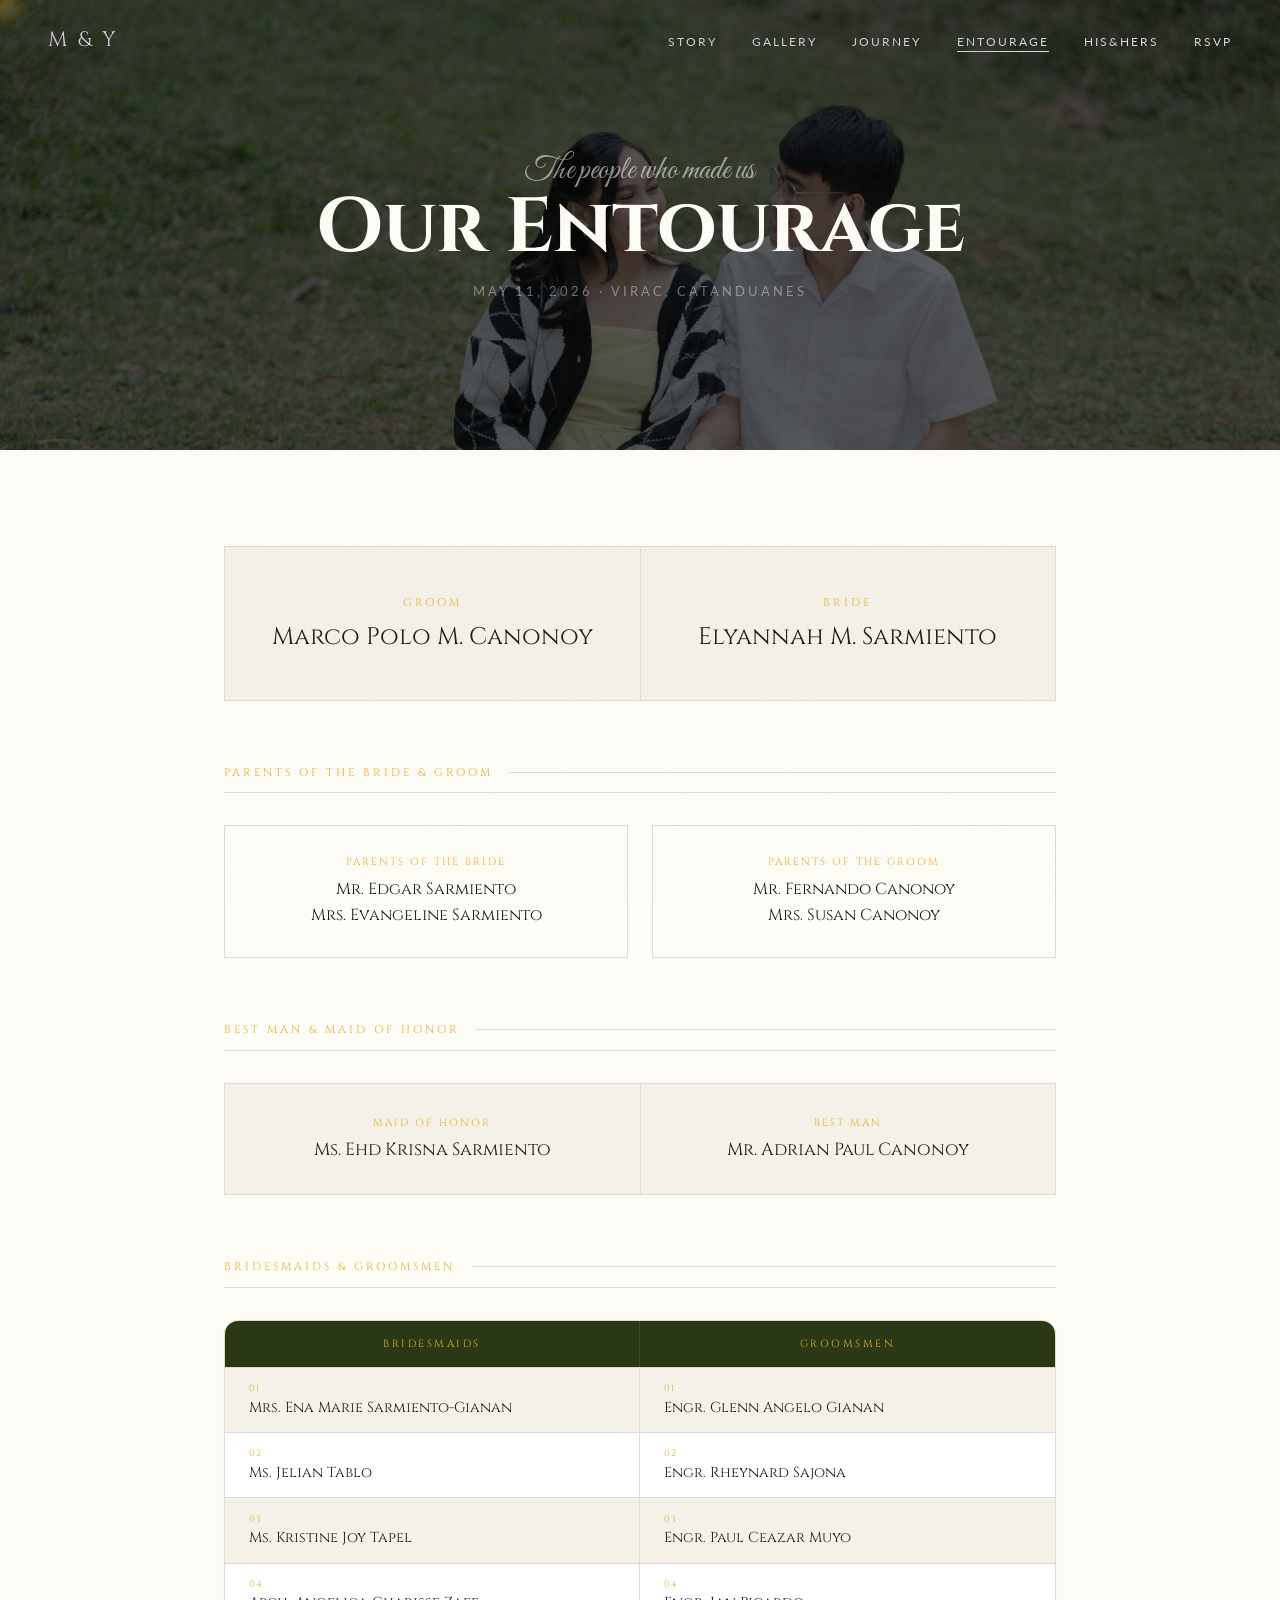
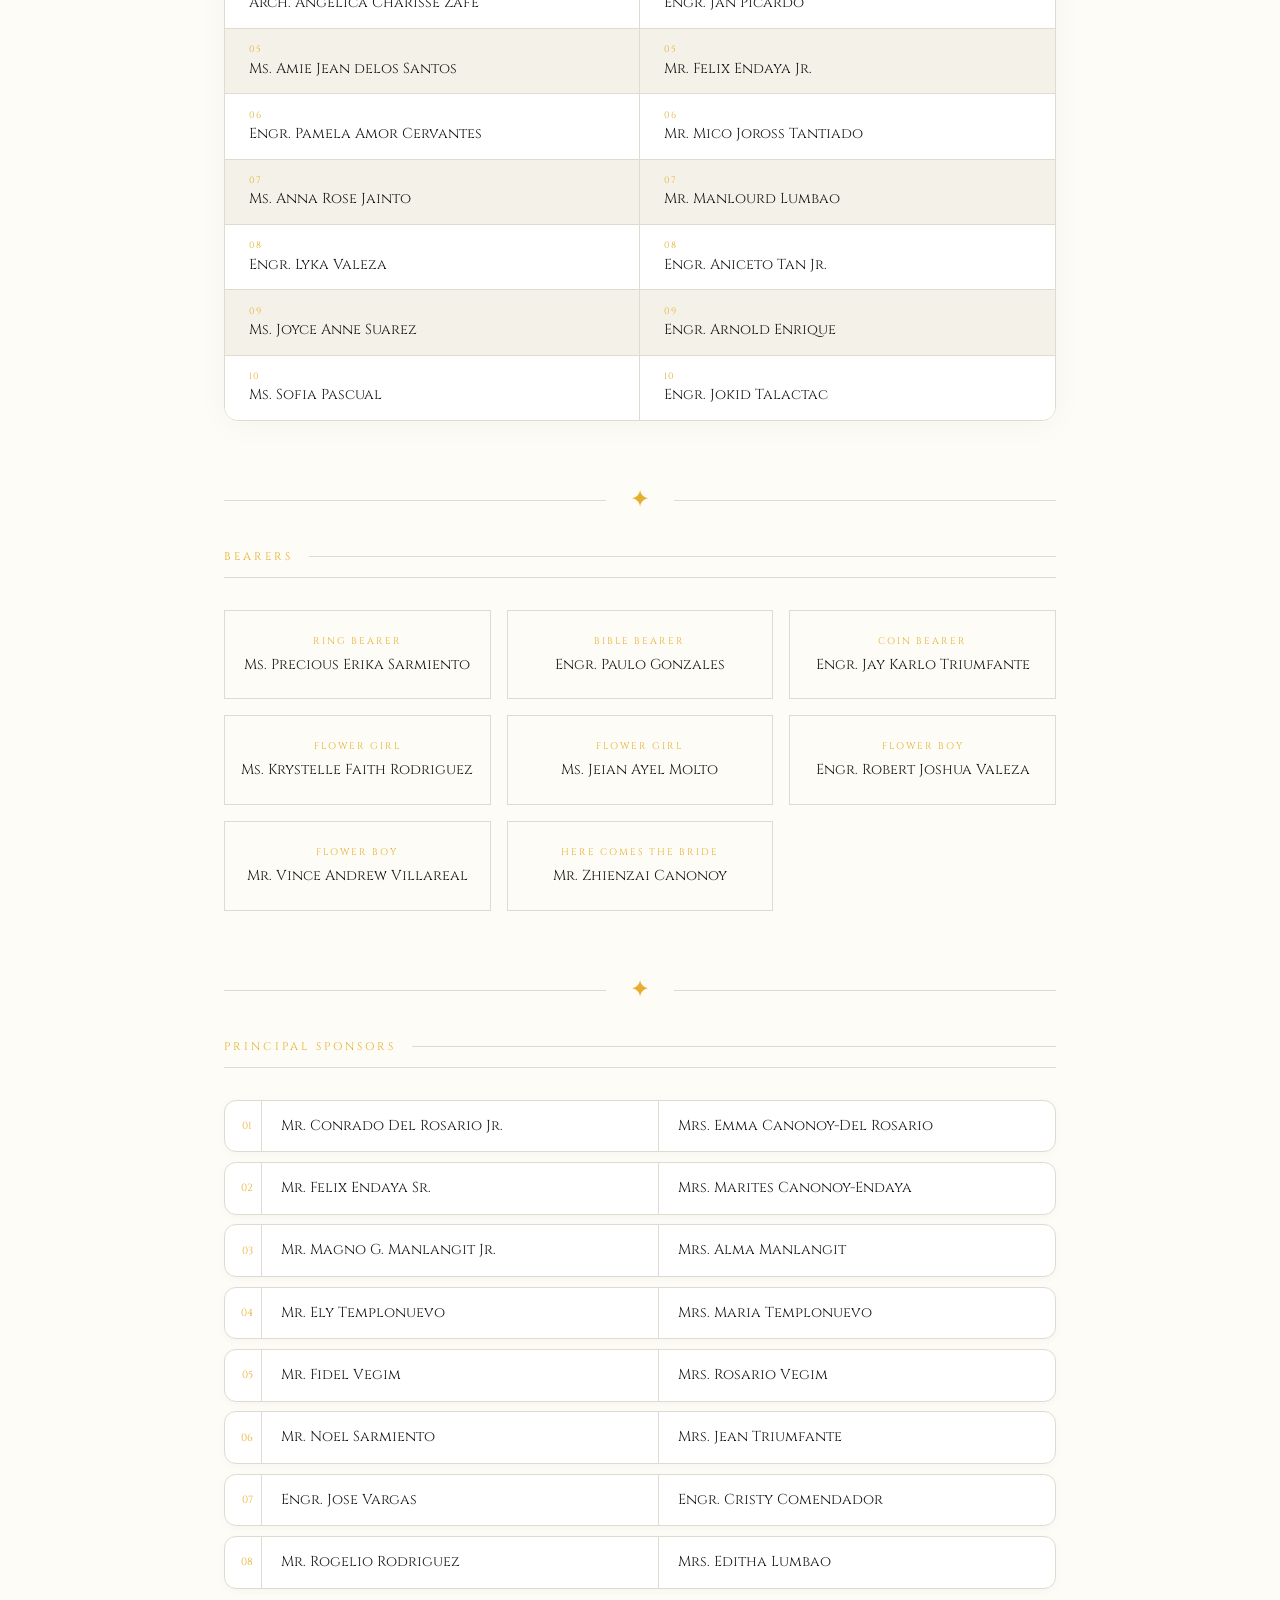
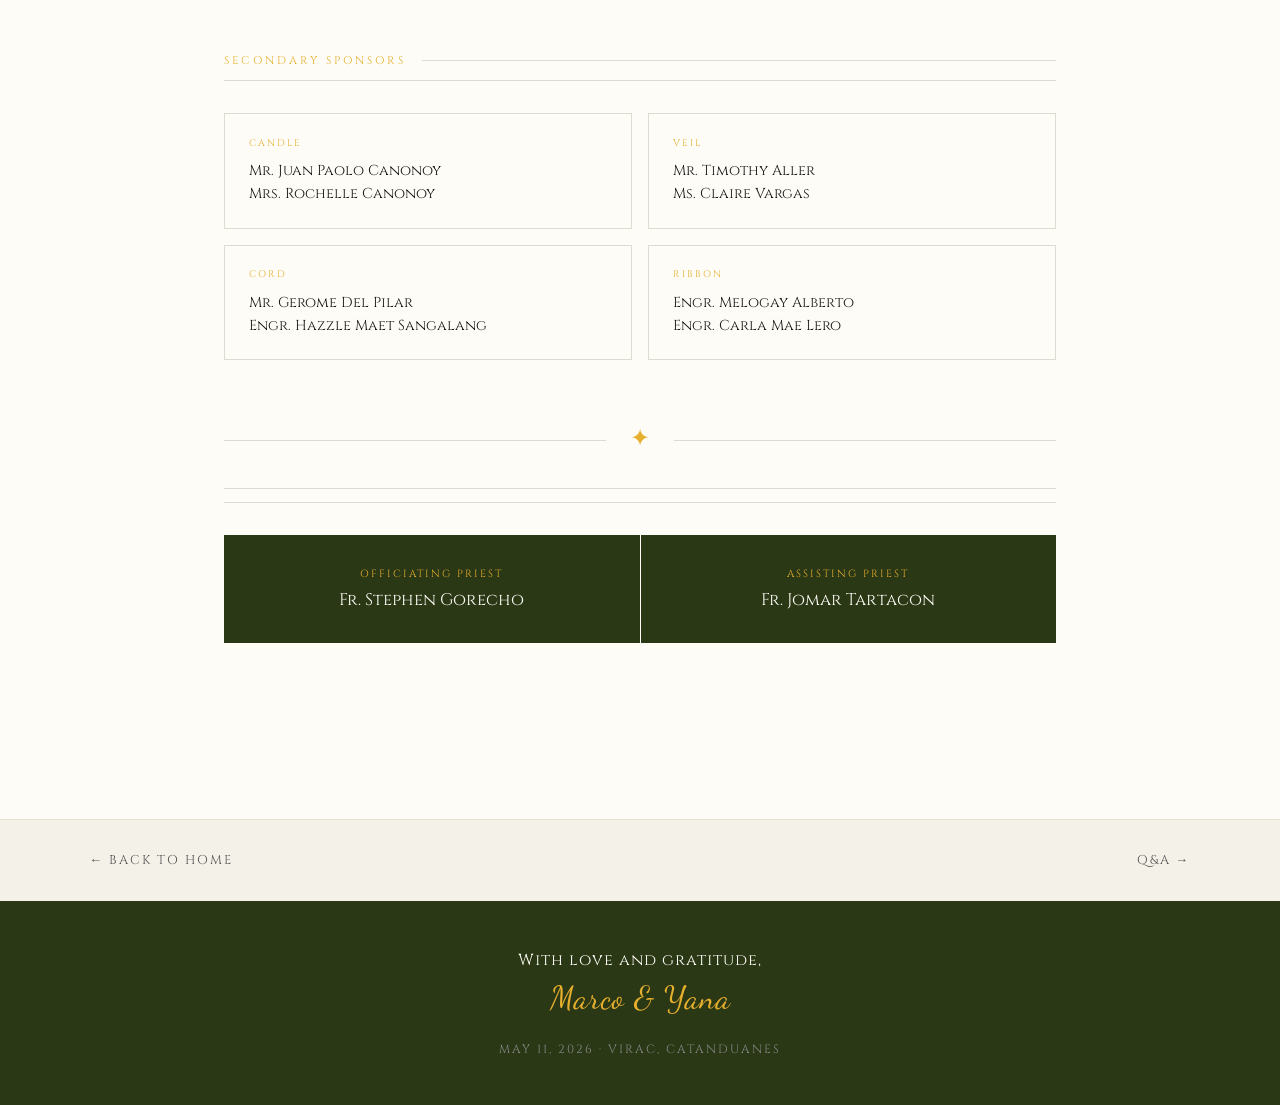
==== commit 05f6bcd0: "Update entourage.html fixed bottom nav" ====
--- a/entourage.html
+++ b/entourage.html
@@ -474,7 +474,7 @@
 
   <div class="page-nav-bar">
     <a href="index.html">← Back to Home</a>
-    <a href="index.html#rsvp">RSVP Now →</a>
+    <a href="QnA.html">Q&A →</a>
   </div>
 
   <footer>
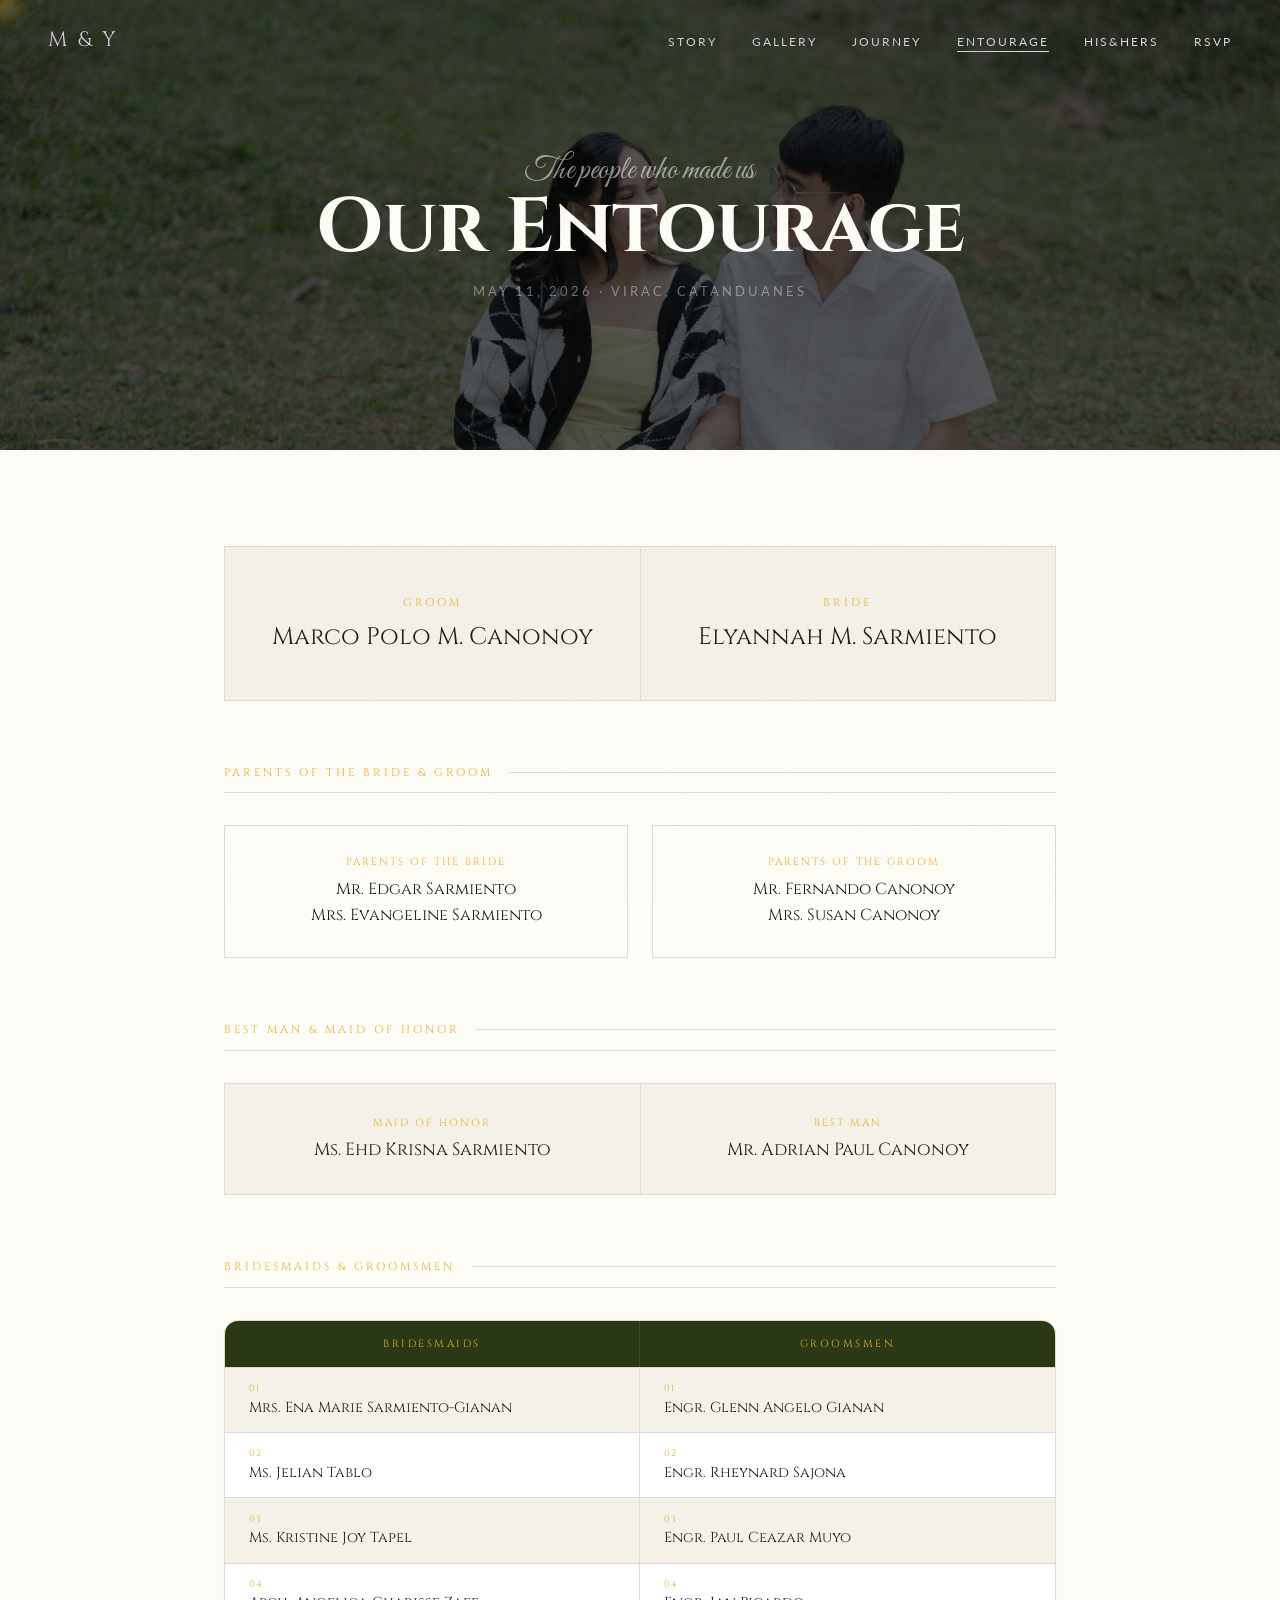
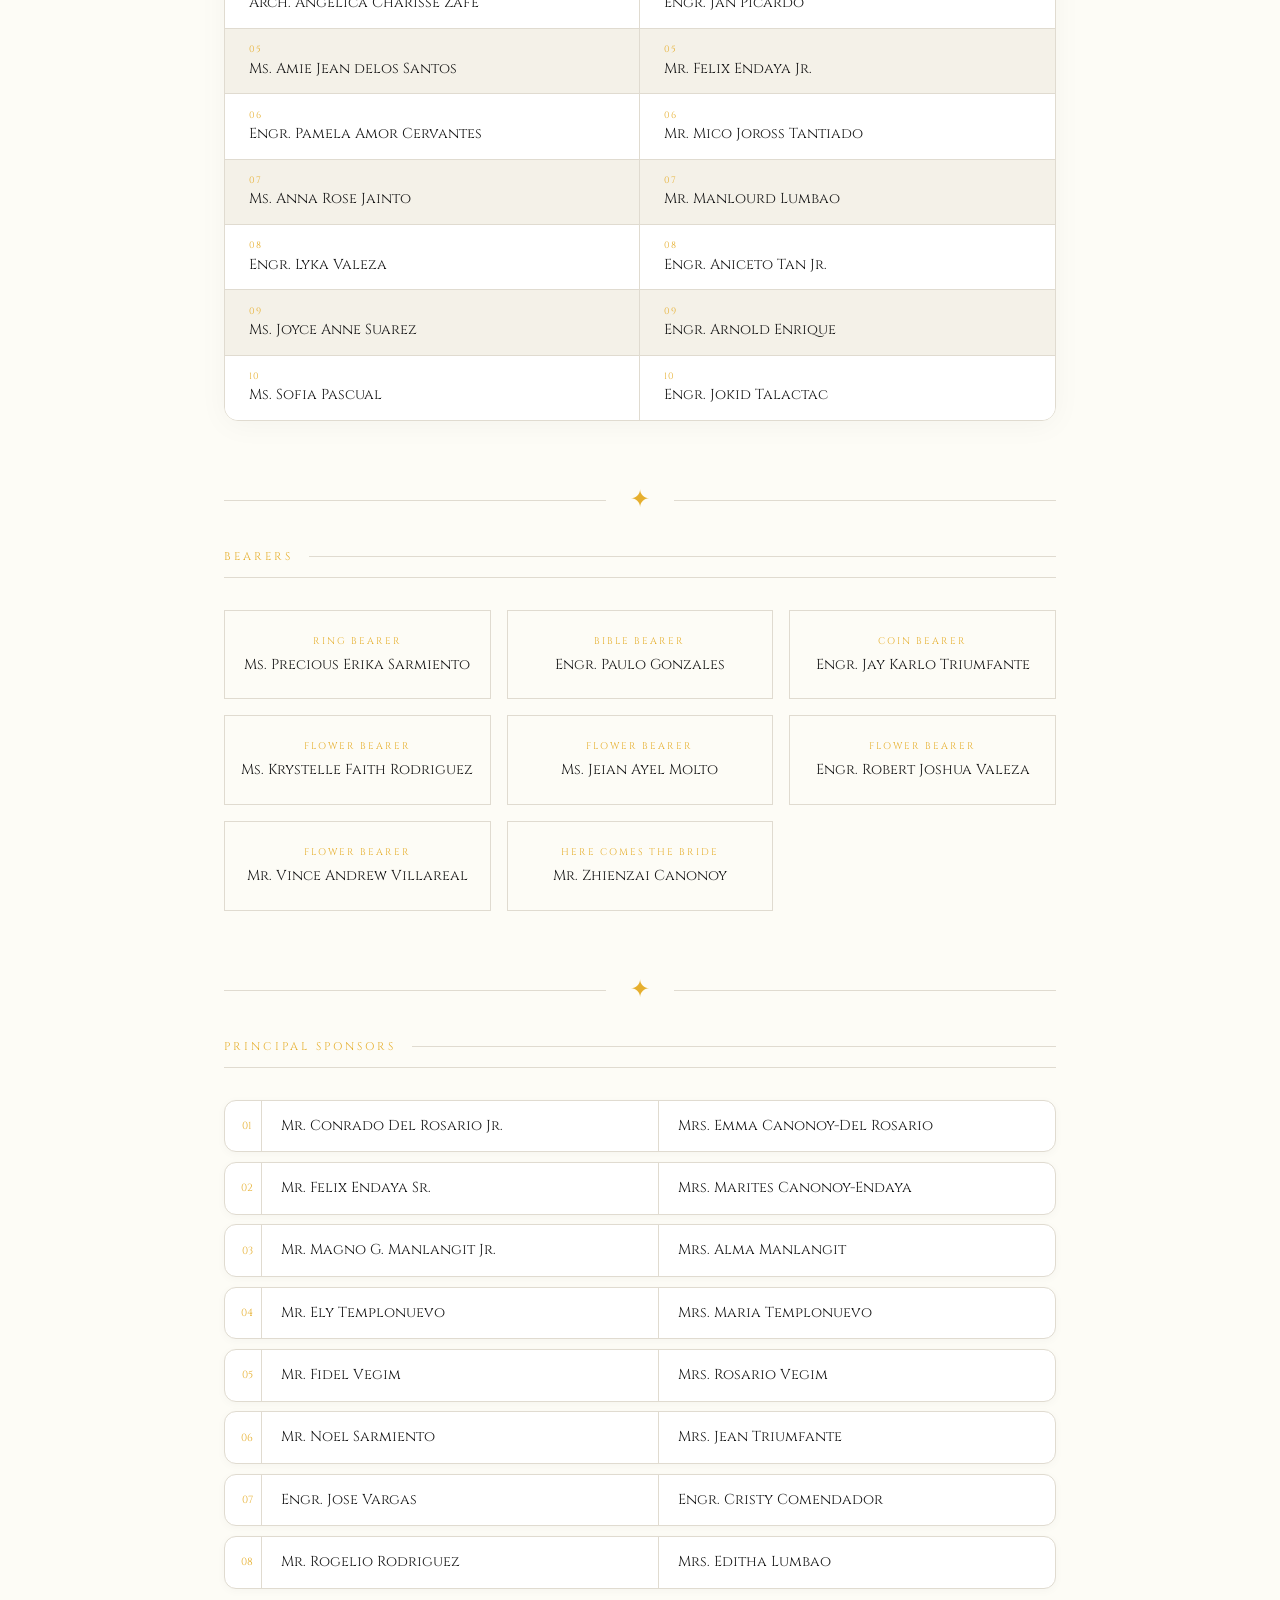
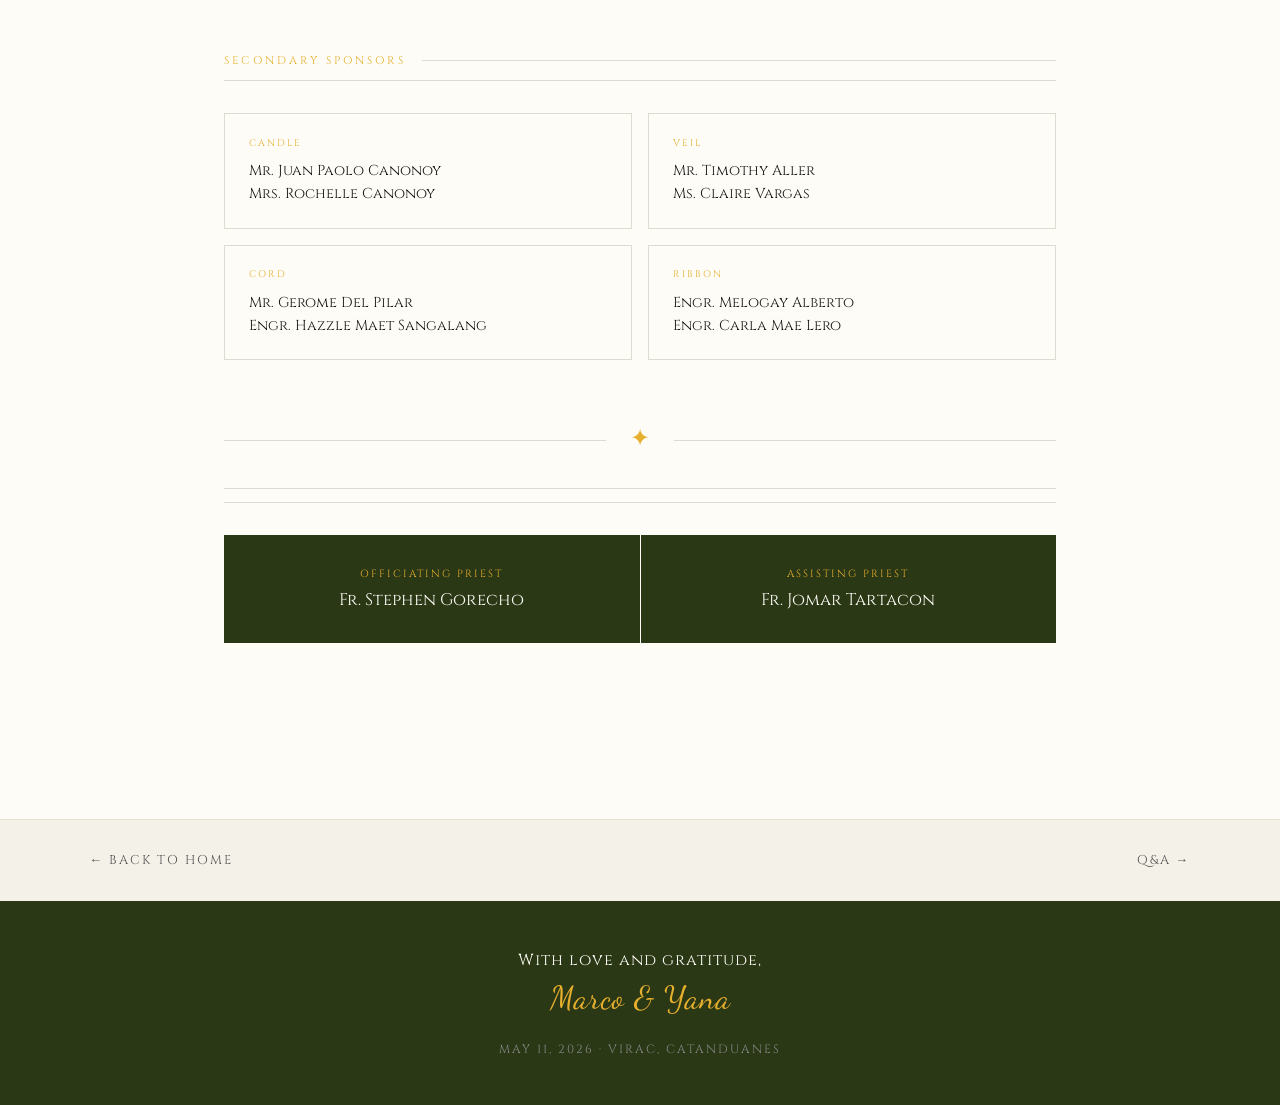
==== commit 03a21797: "Update entourage.html" ====
--- a/entourage.html
+++ b/entourage.html
@@ -391,19 +391,19 @@
           <div class="bearer-name">Engr. Jay Karlo Triumfante</div>
         </div>
         <div class="bearer-card">
-          <span class="bearer-role">Flower Girl</span>
+          <span class="bearer-role">Flower Bearer</span>
           <div class="bearer-name">Ms. Krystelle Faith Rodriguez</div>
         </div>
         <div class="bearer-card">
-          <span class="bearer-role">Flower Girl</span>
+          <span class="bearer-role">Flower Bearer</span>
           <div class="bearer-name">Ms. Jeian Ayel Molto</div>
         </div>
         <div class="bearer-card">
-          <span class="bearer-role">Flower Boy</span>
+          <span class="bearer-role">Flower Bearer</span>
           <div class="bearer-name">Engr. Robert Joshua Valeza</div>
         </div>
         <div class="bearer-card">
-          <span class="bearer-role">Flower Boy</span>
+          <span class="bearer-role">Flower Bearer</span>
           <div class="bearer-name">Mr. Vince Andrew Villareal</div>
         </div>
         <div class="bearer-card">
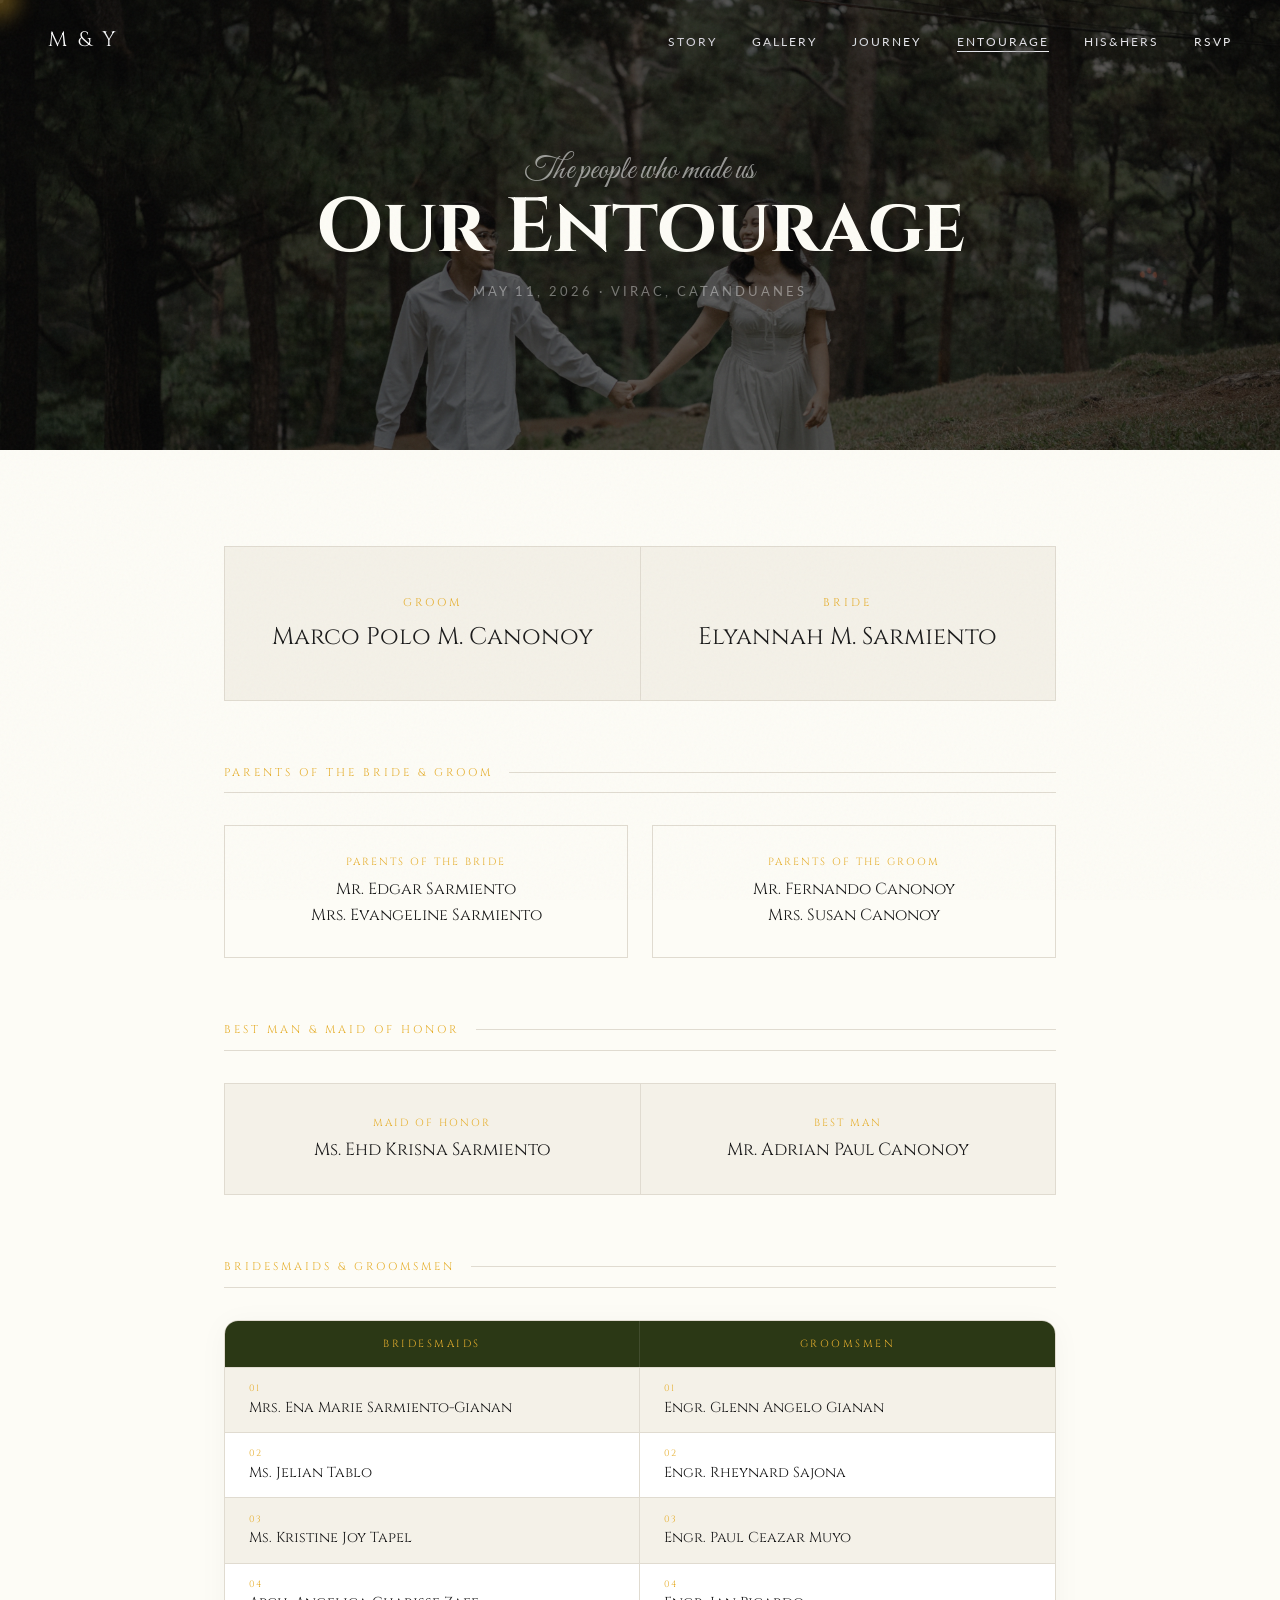
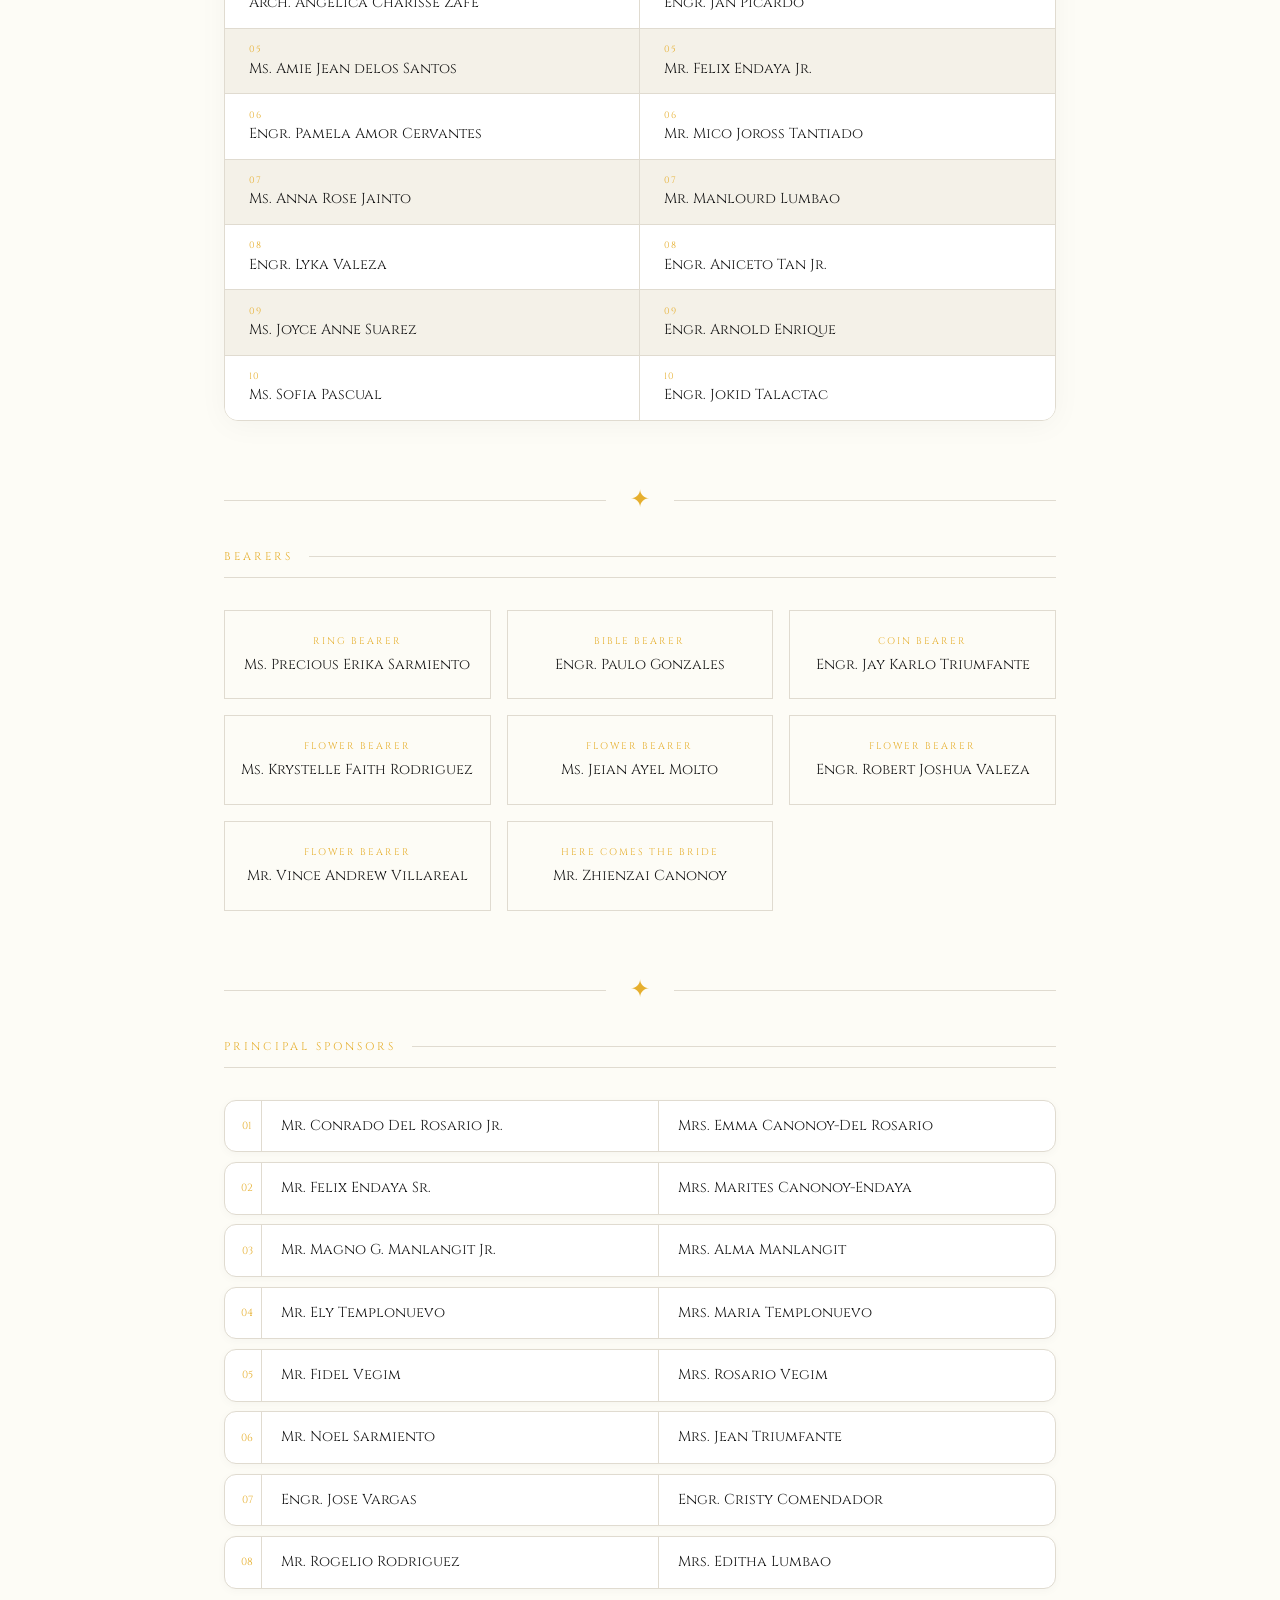
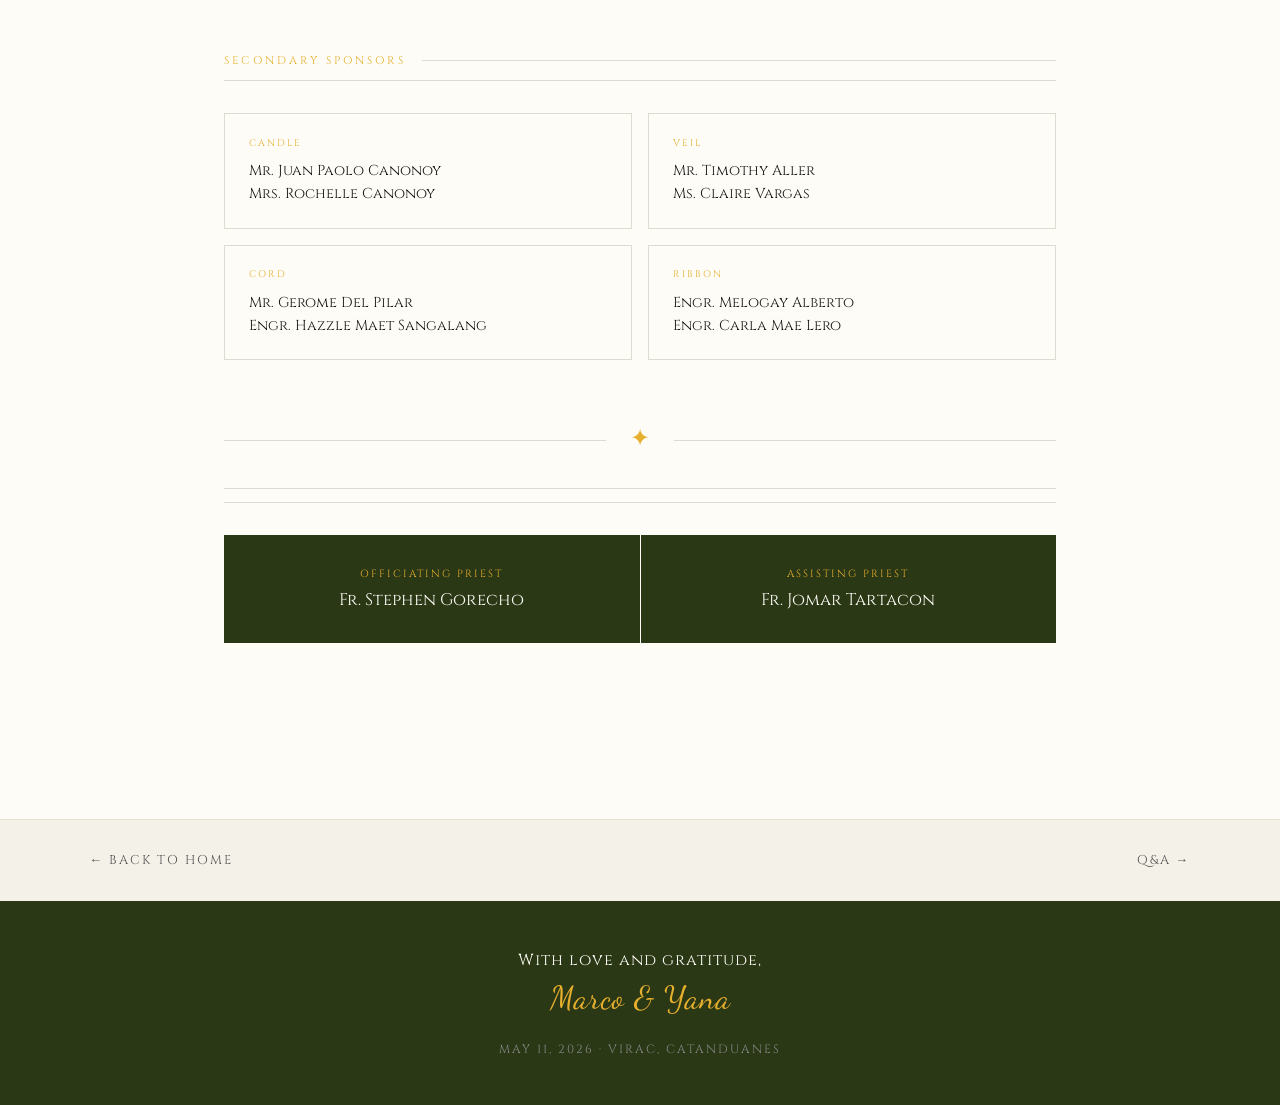
==== commit 0f563008: "Update entourage.html" ====
--- a/entourage.html
+++ b/entourage.html
@@ -17,7 +17,7 @@
     }
     .page-hero-bg {
       position: absolute; inset: 0;
-      background: url('images/BLD03307.jpg') center 30% / cover no-repeat;
+      background: url('images/3c7a3a22-08bd-461f-a61b-e88e6d36524d.jpg') center 30% / cover no-repeat;
       filter: brightness(.38) saturate(.7);
       transform: scale(1.06);
     }
